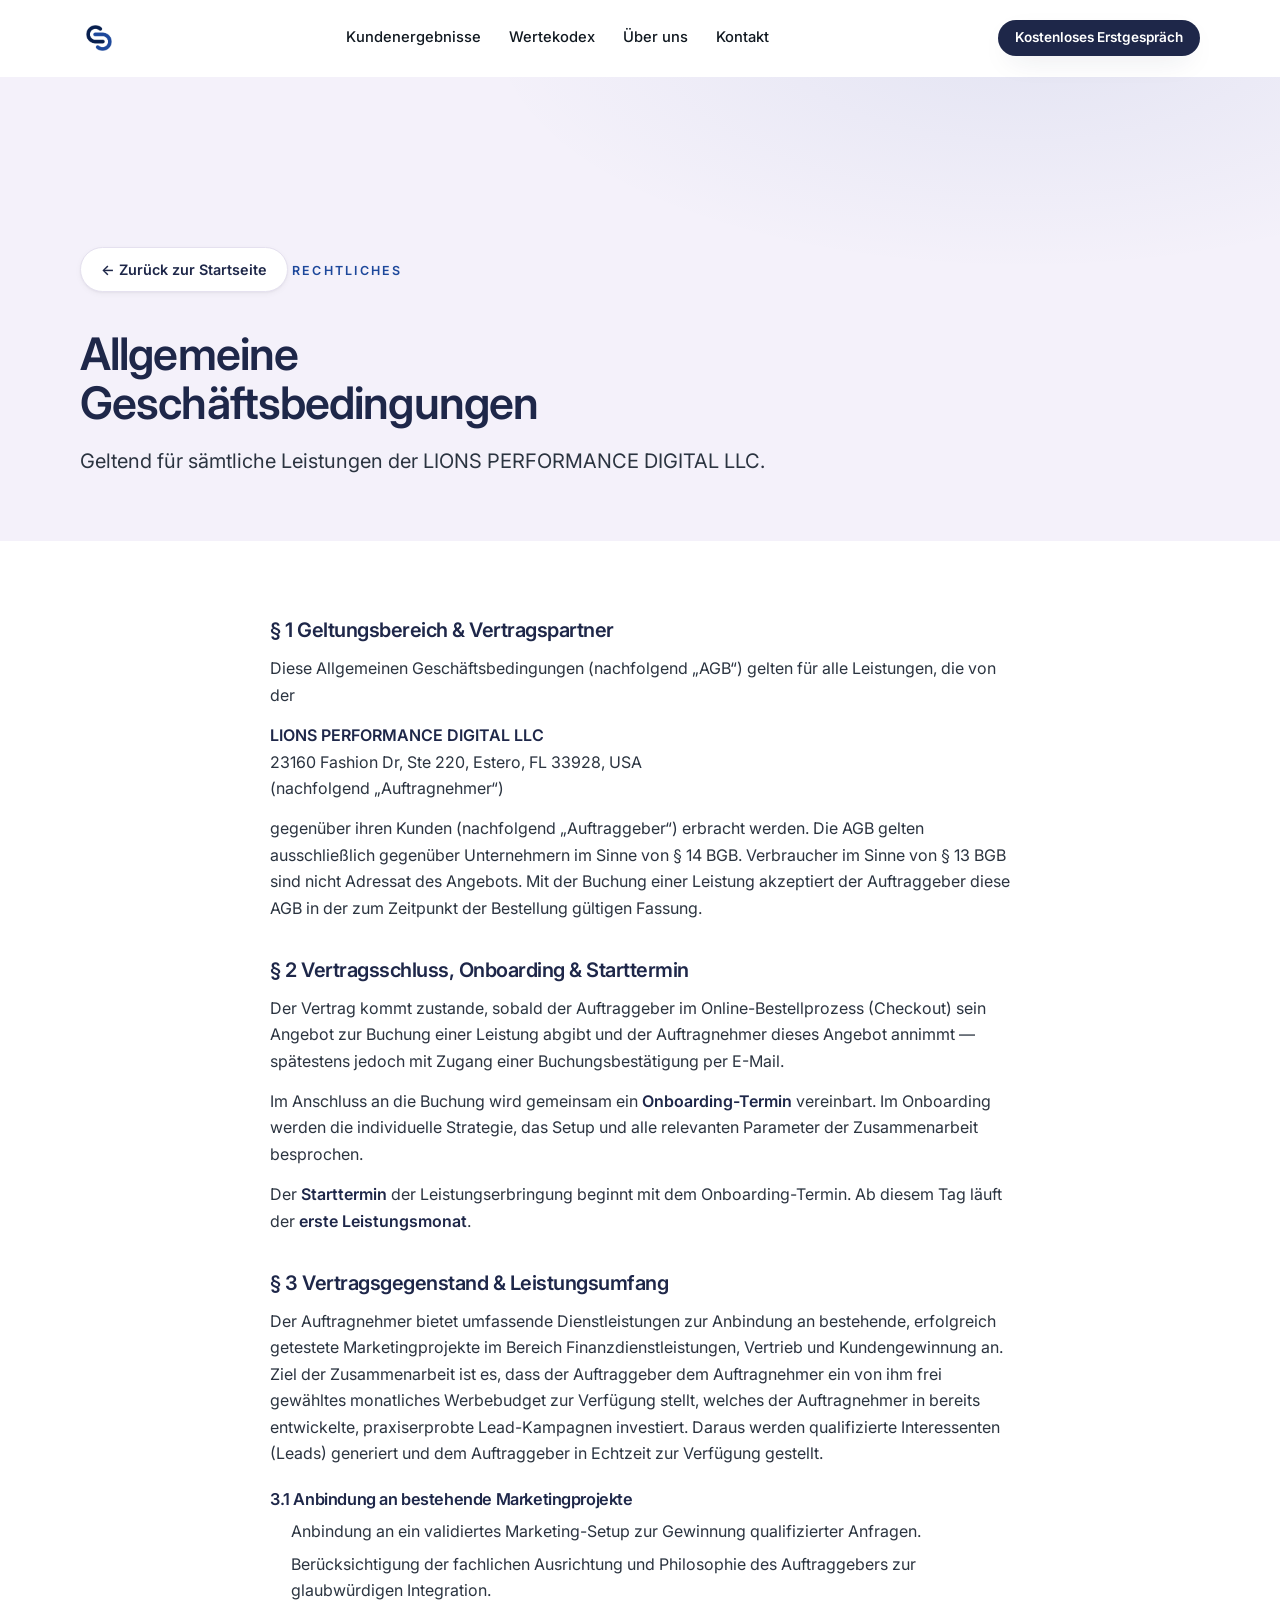
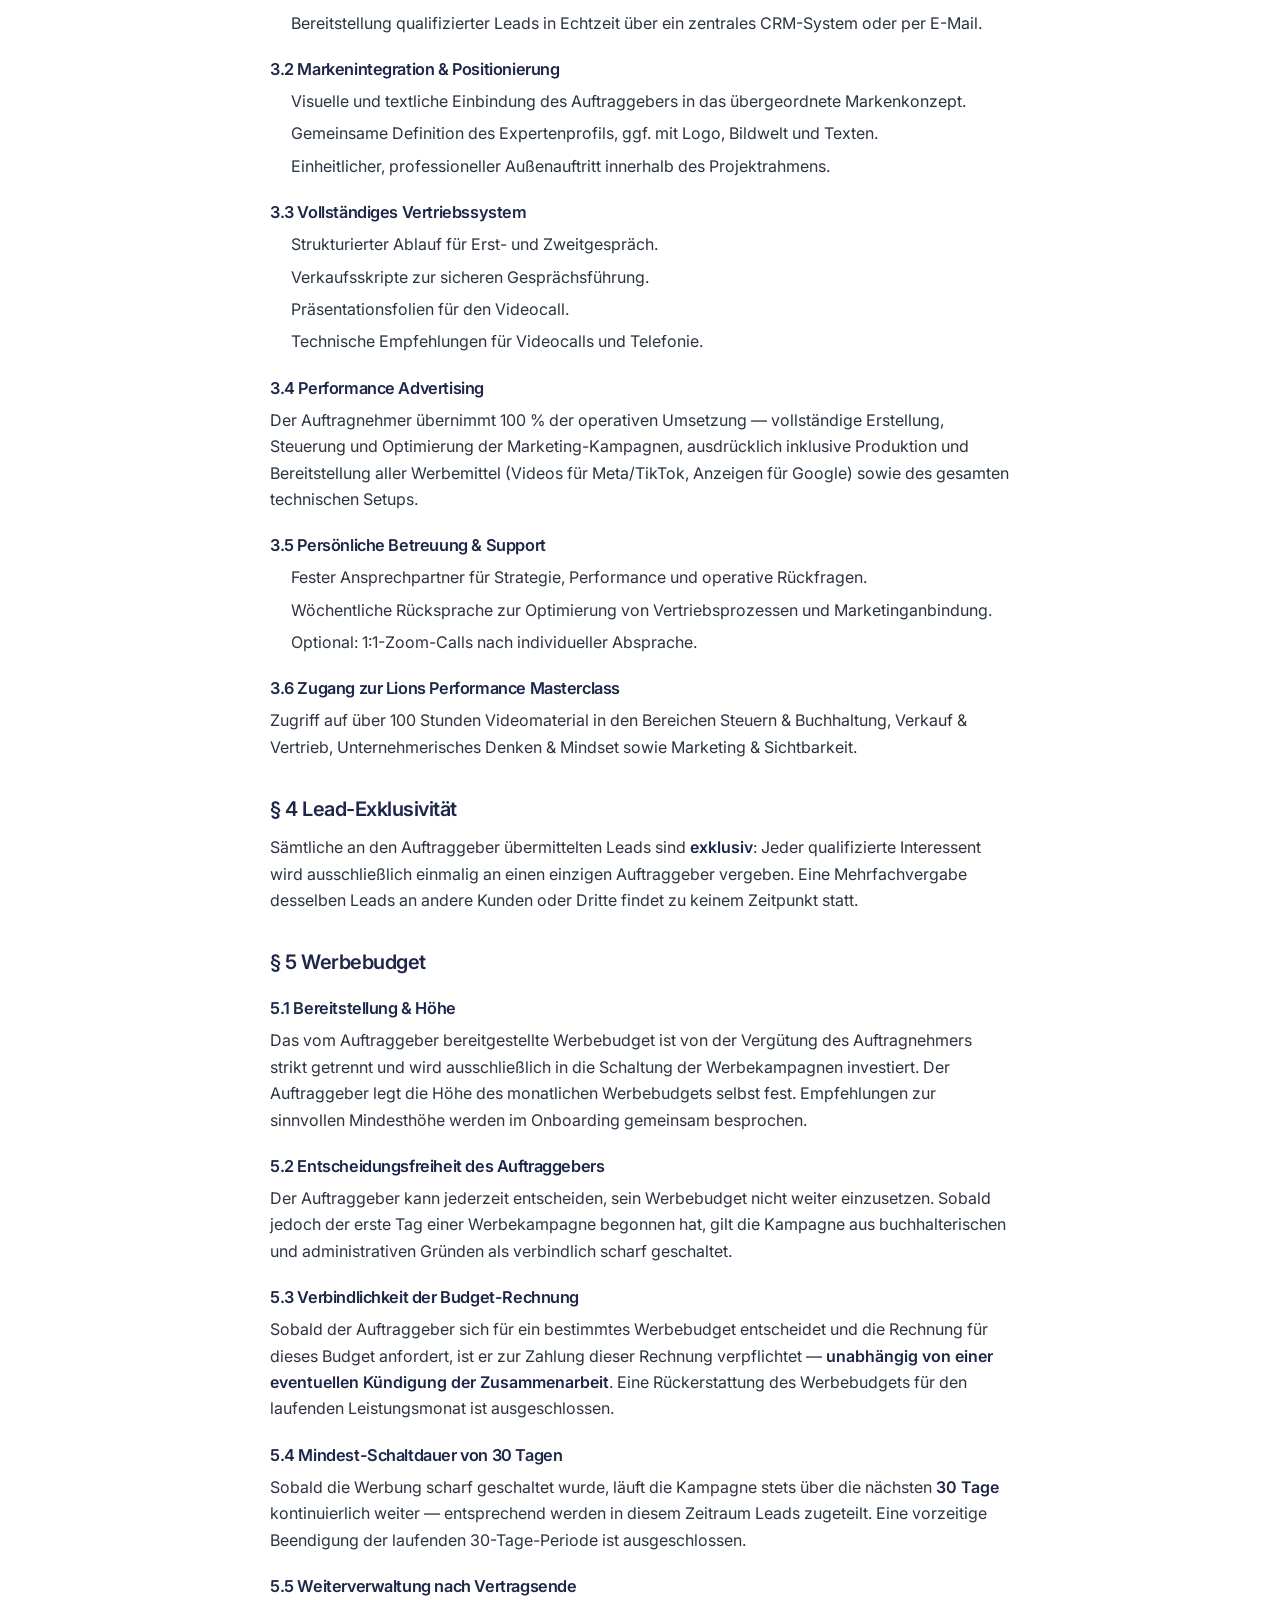
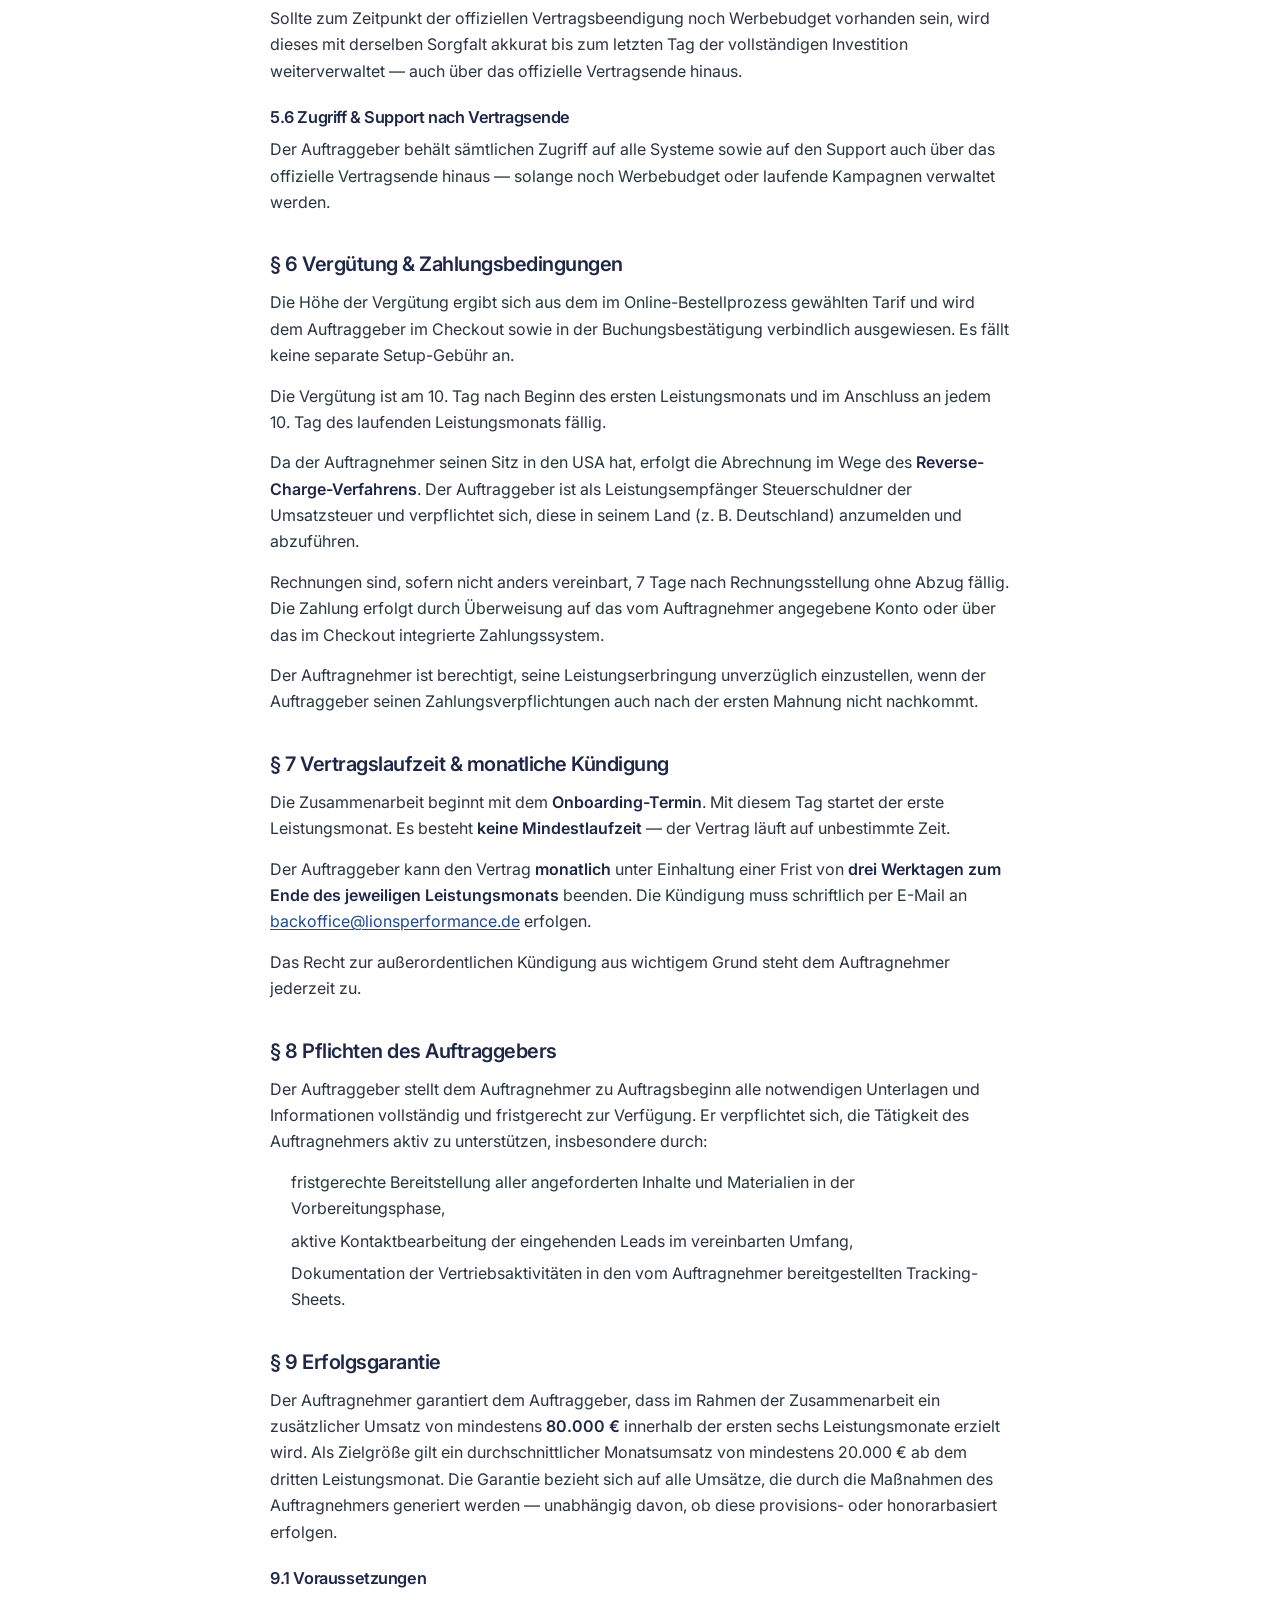
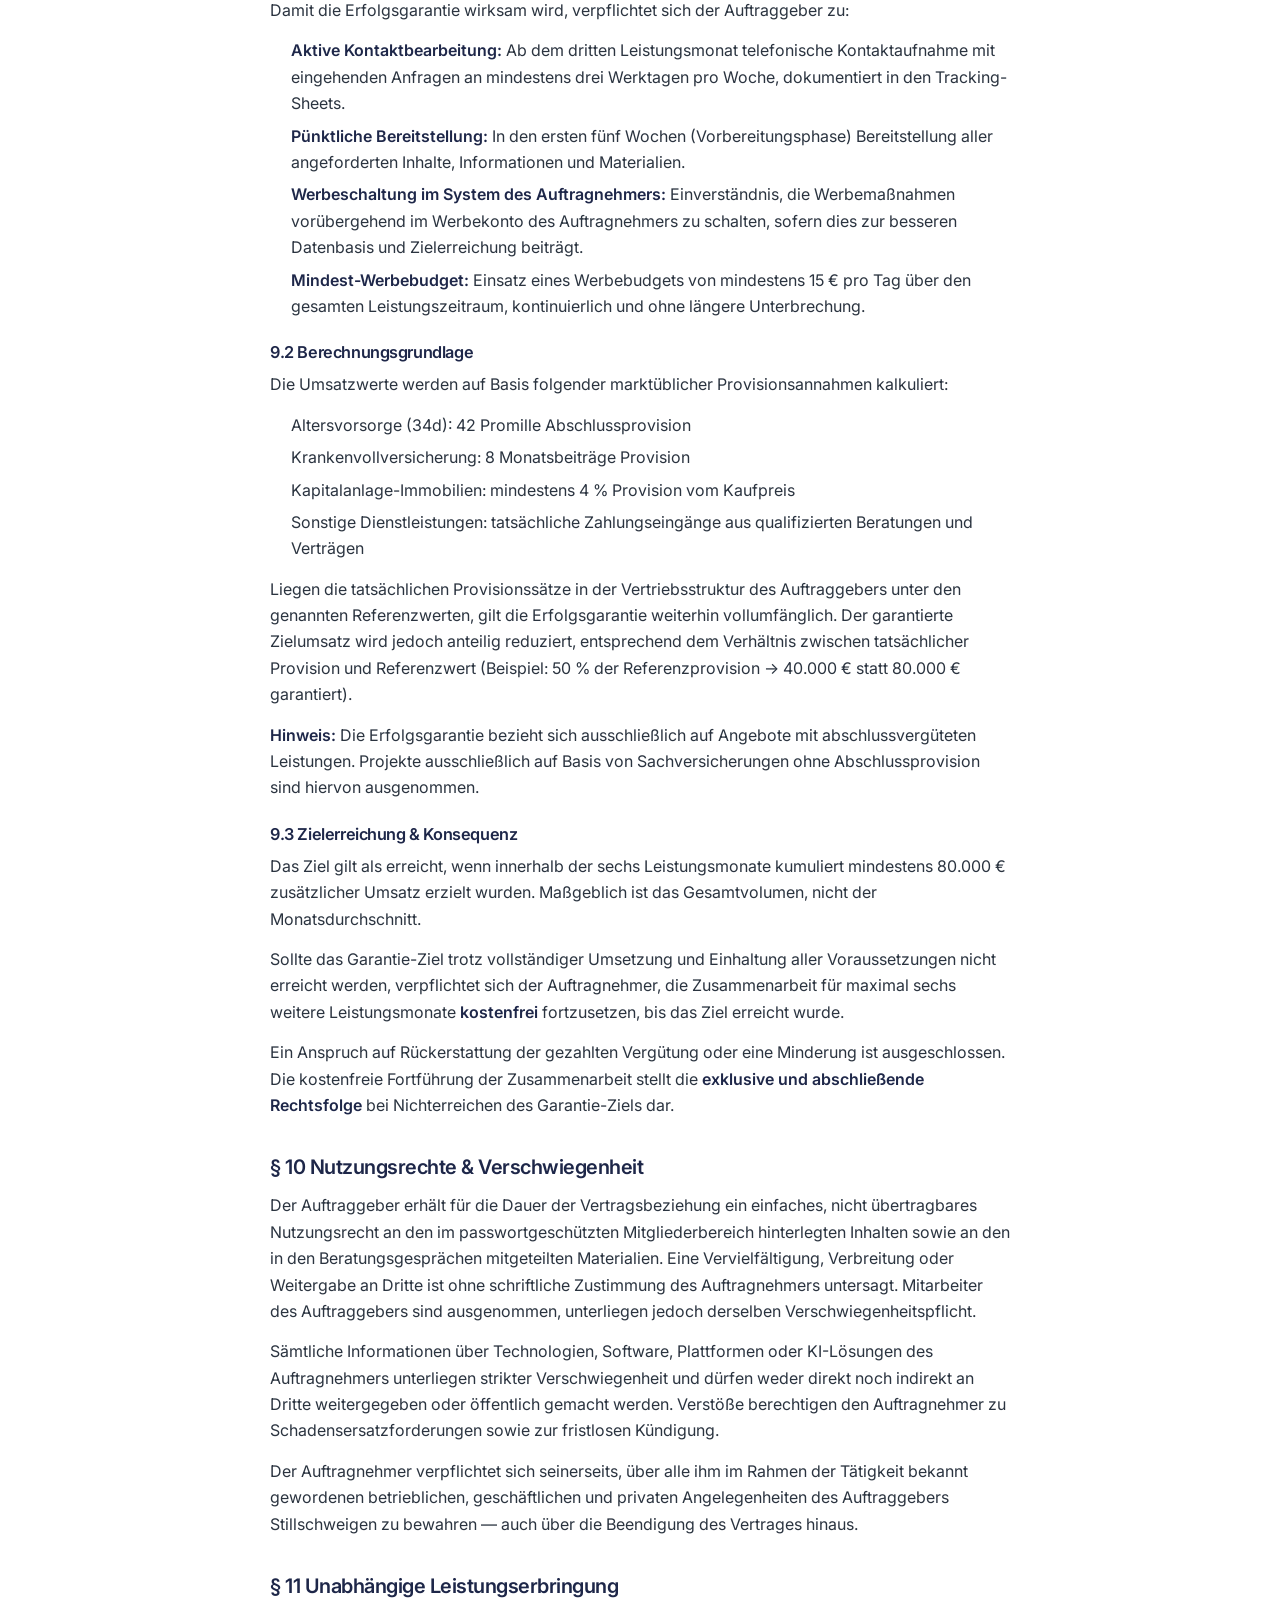
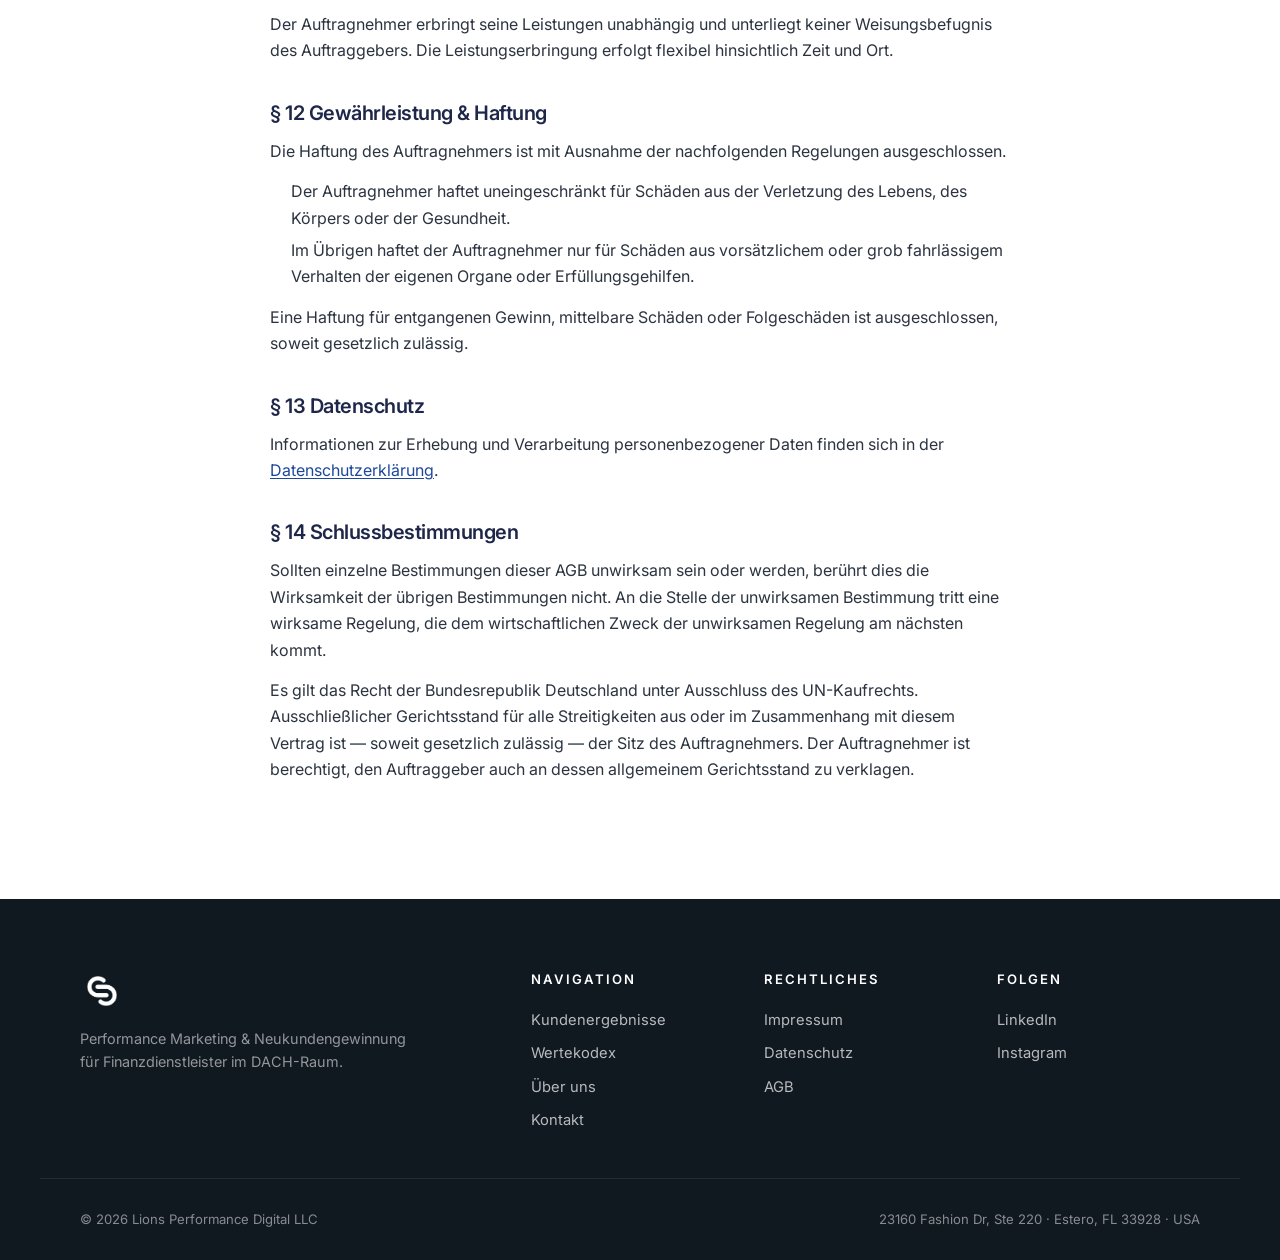
==== agb.html @ 3a968c2c "Add files via upload" ====
<!DOCTYPE html>
<html lang="de">
<head>
    <meta charset="UTF-8" />
    <meta name="viewport" content="width=device-width, initial-scale=1.0" />
    <meta name="description" content="Allgemeine Geschäftsbedingungen (AGB) der LIONS PERFORMANCE DIGITAL LLC für Lead-Generierung und Performance Marketing im Finanzvertrieb." />
    <meta name="robots" content="noindex, follow" />
    <title>AGB – Lions Performance</title>

    <link rel="icon" type="image/png" href="logofarbig.png" />
    <link rel="apple-touch-icon" href="logofarbig.png" />

    <link rel="preconnect" href="https://fonts.googleapis.com" />
    <link rel="preconnect" href="https://fonts.gstatic.com" crossorigin />
    <link href="https://fonts.googleapis.com/css2?family=Inter:wght@300;400;500;600;700;800&display=swap" rel="stylesheet" />

    <link rel="stylesheet" href="styles.css" />
</head>
<body>

<header class="nav" id="nav">
    <div class="container nav__inner">
        <a href="index.html#top" class="nav__brand" aria-label="Lions Performance Startseite">
            <img src="logofarbig.png" alt="Lions Performance" class="brand-logo" />
        </a>

        <nav class="nav__menu" aria-label="Hauptnavigation">
            <a href="index.html#ergebnisse">Kundenergebnisse</a>
            <a href="index.html#werte">Wertekodex</a>
            <a href="index.html#ueber-uns">Über uns</a>
            <a href="index.html#kontakt">Kontakt</a>
        </nav>

        <div class="nav__actions">
            <a href="index.html#kontakt" class="btn btn--primary btn--sm">Kostenloses Erstgespräch</a>
            <button class="nav__toggle" aria-label="Menü öffnen" aria-expanded="false" id="navToggle">
                <span></span><span></span><span></span>
            </button>
        </div>
    </div>

    <div class="nav__mobile" id="navMobile" hidden>
        <a href="index.html#ergebnisse">Kundenergebnisse</a>
        <a href="index.html#werte">Wertekodex</a>
        <a href="index.html#ueber-uns">Über uns</a>
        <a href="index.html#kontakt">Kontakt</a>
        <a href="index.html#kontakt" class="btn btn--primary">Kostenloses Erstgespräch</a>
    </div>
</header>

<main id="top">

<section class="page-header">
    <div class="container">
        <a href="index.html" class="page-header__back">← Zurück zur Startseite</a>
        <span class="eyebrow">Rechtliches</span>
        <h1>Allgemeine Geschäftsbedingungen</h1>
        <p>Geltend für sämtliche Leistungen der LIONS PERFORMANCE DIGITAL LLC.</p>
    </div>
</section>

<section class="legal">
    <div class="container legal__container">

        <h2>§ 1 Geltungsbereich &amp; Vertragspartner</h2>
        <p>
            Diese Allgemeinen Geschäftsbedingungen (nachfolgend &bdquo;AGB&ldquo;) gelten für alle
            Leistungen, die von der
        </p>
        <p>
            <strong>LIONS PERFORMANCE DIGITAL LLC</strong><br />
            23160 Fashion Dr, Ste 220, Estero, FL 33928, USA<br />
            (nachfolgend &bdquo;Auftragnehmer&ldquo;)
        </p>
        <p>
            gegenüber ihren Kunden (nachfolgend &bdquo;Auftraggeber&ldquo;) erbracht werden. Die AGB
            gelten ausschließlich gegenüber Unternehmern im Sinne von § 14 BGB. Verbraucher im
            Sinne von § 13 BGB sind nicht Adressat des Angebots. Mit der Buchung einer Leistung
            akzeptiert der Auftraggeber diese AGB in der zum Zeitpunkt der Bestellung gültigen
            Fassung.
        </p>

        <h2>§ 2 Vertragsschluss, Onboarding &amp; Starttermin</h2>
        <p>
            Der Vertrag kommt zustande, sobald der Auftraggeber im Online-Bestellprozess (Checkout)
            sein Angebot zur Buchung einer Leistung abgibt und der Auftragnehmer dieses Angebot
            annimmt &mdash; spätestens jedoch mit Zugang einer Buchungsbestätigung per E-Mail.
        </p>
        <p>
            Im Anschluss an die Buchung wird gemeinsam ein <strong>Onboarding-Termin</strong>
            vereinbart. Im Onboarding werden die individuelle Strategie, das Setup und alle
            relevanten Parameter der Zusammenarbeit besprochen.
        </p>
        <p>
            Der <strong>Starttermin</strong> der Leistungserbringung beginnt mit dem
            Onboarding-Termin. Ab diesem Tag läuft der <strong>erste Leistungsmonat</strong>.
        </p>

        <h2>§ 3 Vertragsgegenstand &amp; Leistungsumfang</h2>
        <p>
            Der Auftragnehmer bietet umfassende Dienstleistungen zur Anbindung an bestehende,
            erfolgreich getestete Marketingprojekte im Bereich Finanzdienstleistungen, Vertrieb und
            Kundengewinnung an. Ziel der Zusammenarbeit ist es, dass der Auftraggeber dem
            Auftragnehmer ein von ihm frei gewähltes monatliches Werbebudget zur Verfügung stellt,
            welches der Auftragnehmer in bereits entwickelte, praxiserprobte Lead-Kampagnen
            investiert. Daraus werden qualifizierte Interessenten (Leads) generiert und dem
            Auftraggeber in Echtzeit zur Verfügung gestellt.
        </p>

        <h3 class="legal__sub">3.1 Anbindung an bestehende Marketingprojekte</h3>
        <ul>
            <li>Anbindung an ein validiertes Marketing-Setup zur Gewinnung qualifizierter Anfragen.</li>
            <li>Berücksichtigung der fachlichen Ausrichtung und Philosophie des Auftraggebers zur glaubwürdigen Integration.</li>
            <li>Bereitstellung qualifizierter Leads in Echtzeit über ein zentrales CRM-System oder per E-Mail.</li>
        </ul>

        <h3 class="legal__sub">3.2 Markenintegration &amp; Positionierung</h3>
        <ul>
            <li>Visuelle und textliche Einbindung des Auftraggebers in das übergeordnete Markenkonzept.</li>
            <li>Gemeinsame Definition des Expertenprofils, ggf. mit Logo, Bildwelt und Texten.</li>
            <li>Einheitlicher, professioneller Außenauftritt innerhalb des Projektrahmens.</li>
        </ul>

        <h3 class="legal__sub">3.3 Vollständiges Vertriebssystem</h3>
        <ul>
            <li>Strukturierter Ablauf für Erst- und Zweitgespräch.</li>
            <li>Verkaufsskripte zur sicheren Gesprächsführung.</li>
            <li>Präsentationsfolien für den Videocall.</li>
            <li>Technische Empfehlungen für Videocalls und Telefonie.</li>
        </ul>

        <h3 class="legal__sub">3.4 Performance Advertising</h3>
        <p>
            Der Auftragnehmer übernimmt 100 % der operativen Umsetzung &mdash; vollständige
            Erstellung, Steuerung und Optimierung der Marketing-Kampagnen, ausdrücklich inklusive
            Produktion und Bereitstellung aller Werbemittel (Videos für Meta/TikTok, Anzeigen für
            Google) sowie des gesamten technischen Setups.
        </p>

        <h3 class="legal__sub">3.5 Persönliche Betreuung &amp; Support</h3>
        <ul>
            <li>Fester Ansprechpartner für Strategie, Performance und operative Rückfragen.</li>
            <li>Wöchentliche Rücksprache zur Optimierung von Vertriebsprozessen und Marketinganbindung.</li>
            <li>Optional: 1:1-Zoom-Calls nach individueller Absprache.</li>
        </ul>

        <h3 class="legal__sub">3.6 Zugang zur Lions Performance Masterclass</h3>
        <p>
            Zugriff auf über 100 Stunden Videomaterial in den Bereichen Steuern &amp;
            Buchhaltung, Verkauf &amp; Vertrieb, Unternehmerisches Denken &amp; Mindset sowie
            Marketing &amp; Sichtbarkeit.
        </p>

        <h2>§ 4 Lead-Exklusivität</h2>
        <p>
            Sämtliche an den Auftraggeber übermittelten Leads sind <strong>exklusiv</strong>: Jeder
            qualifizierte Interessent wird ausschließlich einmalig an einen einzigen Auftraggeber
            vergeben. Eine Mehrfachvergabe desselben Leads an andere Kunden oder Dritte findet zu
            keinem Zeitpunkt statt.
        </p>

        <h2>§ 5 Werbebudget</h2>

        <h3 class="legal__sub">5.1 Bereitstellung &amp; Höhe</h3>
        <p>
            Das vom Auftraggeber bereitgestellte Werbebudget ist von der Vergütung des
            Auftragnehmers strikt getrennt und wird ausschließlich in die Schaltung der
            Werbekampagnen investiert. Der Auftraggeber legt die Höhe des monatlichen Werbebudgets
            selbst fest. Empfehlungen zur sinnvollen Mindesthöhe werden im Onboarding gemeinsam
            besprochen.
        </p>

        <h3 class="legal__sub">5.2 Entscheidungsfreiheit des Auftraggebers</h3>
        <p>
            Der Auftraggeber kann jederzeit entscheiden, sein Werbebudget nicht weiter einzusetzen.
            Sobald jedoch der erste Tag einer Werbekampagne begonnen hat, gilt die Kampagne aus
            buchhalterischen und administrativen Gründen als verbindlich scharf geschaltet.
        </p>

        <h3 class="legal__sub">5.3 Verbindlichkeit der Budget-Rechnung</h3>
        <p>
            Sobald der Auftraggeber sich für ein bestimmtes Werbebudget entscheidet und die
            Rechnung für dieses Budget anfordert, ist er zur Zahlung dieser Rechnung verpflichtet
            &mdash; <strong>unabhängig von einer eventuellen Kündigung der Zusammenarbeit</strong>.
            Eine Rückerstattung des Werbebudgets für den laufenden Leistungsmonat ist
            ausgeschlossen.
        </p>

        <h3 class="legal__sub">5.4 Mindest-Schaltdauer von 30 Tagen</h3>
        <p>
            Sobald die Werbung scharf geschaltet wurde, läuft die Kampagne stets über die nächsten
            <strong>30 Tage</strong> kontinuierlich weiter &mdash; entsprechend werden in diesem
            Zeitraum Leads zugeteilt. Eine vorzeitige Beendigung der laufenden 30-Tage-Periode ist
            ausgeschlossen.
        </p>

        <h3 class="legal__sub">5.5 Weiterverwaltung nach Vertragsende</h3>
        <p>
            Sollte zum Zeitpunkt der offiziellen Vertragsbeendigung noch Werbebudget vorhanden
            sein, wird dieses mit derselben Sorgfalt akkurat bis zum letzten Tag der vollständigen
            Investition weiterverwaltet &mdash; auch über das offizielle Vertragsende hinaus.
        </p>

        <h3 class="legal__sub">5.6 Zugriff &amp; Support nach Vertragsende</h3>
        <p>
            Der Auftraggeber behält sämtlichen Zugriff auf alle Systeme sowie auf den Support
            auch über das offizielle Vertragsende hinaus &mdash; solange noch Werbebudget oder
            laufende Kampagnen verwaltet werden.
        </p>

        <h2>§ 6 Vergütung &amp; Zahlungsbedingungen</h2>
        <p>
            Die Höhe der Vergütung ergibt sich aus dem im Online-Bestellprozess gewählten Tarif und
            wird dem Auftraggeber im Checkout sowie in der Buchungsbestätigung verbindlich
            ausgewiesen. Es fällt keine separate Setup-Gebühr an.
        </p>
        <p>
            Die Vergütung ist am 10. Tag nach Beginn des ersten Leistungsmonats und im Anschluss an
            jedem 10. Tag des laufenden Leistungsmonats fällig.
        </p>
        <p>
            Da der Auftragnehmer seinen Sitz in den USA hat, erfolgt die Abrechnung im Wege des
            <strong>Reverse-Charge-Verfahrens</strong>. Der Auftraggeber ist als Leistungsempfänger
            Steuerschuldner der Umsatzsteuer und verpflichtet sich, diese in seinem Land
            (z. B. Deutschland) anzumelden und abzuführen.
        </p>
        <p>
            Rechnungen sind, sofern nicht anders vereinbart, 7 Tage nach Rechnungsstellung ohne
            Abzug fällig. Die Zahlung erfolgt durch Überweisung auf das vom Auftragnehmer
            angegebene Konto oder über das im Checkout integrierte Zahlungssystem.
        </p>
        <p>
            Der Auftragnehmer ist berechtigt, seine Leistungserbringung unverzüglich einzustellen,
            wenn der Auftraggeber seinen Zahlungsverpflichtungen auch nach der ersten Mahnung nicht
            nachkommt.
        </p>

        <h2>§ 7 Vertragslaufzeit &amp; monatliche Kündigung</h2>
        <p>
            Die Zusammenarbeit beginnt mit dem <strong>Onboarding-Termin</strong>. Mit diesem Tag
            startet der erste Leistungsmonat. Es besteht <strong>keine Mindestlaufzeit</strong> &mdash;
            der Vertrag läuft auf unbestimmte Zeit.
        </p>
        <p>
            Der Auftraggeber kann den Vertrag <strong>monatlich</strong> unter Einhaltung einer
            Frist von <strong>drei Werktagen zum Ende des jeweiligen Leistungsmonats</strong>
            beenden. Die Kündigung muss schriftlich per E-Mail an
            <a href="mailto:backoffice@lionsperformance.de">backoffice@lionsperformance.de</a>
            erfolgen.
        </p>
        <p>
            Das Recht zur außerordentlichen Kündigung aus wichtigem Grund steht dem Auftragnehmer
            jederzeit zu.
        </p>

        <h2>§ 8 Pflichten des Auftraggebers</h2>
        <p>
            Der Auftraggeber stellt dem Auftragnehmer zu Auftragsbeginn alle notwendigen Unterlagen
            und Informationen vollständig und fristgerecht zur Verfügung. Er verpflichtet sich, die
            Tätigkeit des Auftragnehmers aktiv zu unterstützen, insbesondere durch:
        </p>
        <ul>
            <li>fristgerechte Bereitstellung aller angeforderten Inhalte und Materialien in der Vorbereitungsphase,</li>
            <li>aktive Kontaktbearbeitung der eingehenden Leads im vereinbarten Umfang,</li>
            <li>Dokumentation der Vertriebsaktivitäten in den vom Auftragnehmer bereitgestellten Tracking-Sheets.</li>
        </ul>

        <h2>§ 9 Erfolgsgarantie</h2>
        <p>
            Der Auftragnehmer garantiert dem Auftraggeber, dass im Rahmen der Zusammenarbeit ein
            zusätzlicher Umsatz von mindestens <strong>80.000 €</strong> innerhalb der ersten
            sechs Leistungsmonate erzielt wird. Als Zielgröße gilt ein durchschnittlicher
            Monatsumsatz von mindestens 20.000 € ab dem dritten Leistungsmonat. Die Garantie
            bezieht sich auf alle Umsätze, die durch die Maßnahmen des Auftragnehmers generiert
            werden &mdash; unabhängig davon, ob diese provisions- oder honorarbasiert erfolgen.
        </p>

        <h3 class="legal__sub">9.1 Voraussetzungen</h3>
        <p>Damit die Erfolgsgarantie wirksam wird, verpflichtet sich der Auftraggeber zu:</p>
        <ul>
            <li><strong>Aktive Kontaktbearbeitung:</strong> Ab dem dritten Leistungsmonat telefonische Kontaktaufnahme mit eingehenden Anfragen an mindestens drei Werktagen pro Woche, dokumentiert in den Tracking-Sheets.</li>
            <li><strong>Pünktliche Bereitstellung:</strong> In den ersten fünf Wochen (Vorbereitungsphase) Bereitstellung aller angeforderten Inhalte, Informationen und Materialien.</li>
            <li><strong>Werbeschaltung im System des Auftragnehmers:</strong> Einverständnis, die Werbemaßnahmen vorübergehend im Werbekonto des Auftragnehmers zu schalten, sofern dies zur besseren Datenbasis und Zielerreichung beiträgt.</li>
            <li><strong>Mindest-Werbebudget:</strong> Einsatz eines Werbebudgets von mindestens 15 € pro Tag über den gesamten Leistungszeitraum, kontinuierlich und ohne längere Unterbrechung.</li>
        </ul>

        <h3 class="legal__sub">9.2 Berechnungsgrundlage</h3>
        <p>Die Umsatzwerte werden auf Basis folgender marktüblicher Provisionsannahmen kalkuliert:</p>
        <ul>
            <li>Altersvorsorge (34d): 42 Promille Abschlussprovision</li>
            <li>Krankenvollversicherung: 8 Monatsbeiträge Provision</li>
            <li>Kapitalanlage-Immobilien: mindestens 4 % Provision vom Kaufpreis</li>
            <li>Sonstige Dienstleistungen: tatsächliche Zahlungseingänge aus qualifizierten Beratungen und Verträgen</li>
        </ul>
        <p>
            Liegen die tatsächlichen Provisionssätze in der Vertriebsstruktur des Auftraggebers
            unter den genannten Referenzwerten, gilt die Erfolgsgarantie weiterhin vollumfänglich.
            Der garantierte Zielumsatz wird jedoch anteilig reduziert, entsprechend dem Verhältnis
            zwischen tatsächlicher Provision und Referenzwert (Beispiel: 50 % der Referenzprovision
            → 40.000 € statt 80.000 € garantiert).
        </p>
        <p>
            <strong>Hinweis:</strong> Die Erfolgsgarantie bezieht sich ausschließlich auf Angebote
            mit abschlussvergüteten Leistungen. Projekte ausschließlich auf Basis von
            Sachversicherungen ohne Abschlussprovision sind hiervon ausgenommen.
        </p>

        <h3 class="legal__sub">9.3 Zielerreichung &amp; Konsequenz</h3>
        <p>
            Das Ziel gilt als erreicht, wenn innerhalb der sechs Leistungsmonate kumuliert
            mindestens 80.000 € zusätzlicher Umsatz erzielt wurden. Maßgeblich ist das
            Gesamtvolumen, nicht der Monatsdurchschnitt.
        </p>
        <p>
            Sollte das Garantie-Ziel trotz vollständiger Umsetzung und Einhaltung aller
            Voraussetzungen nicht erreicht werden, verpflichtet sich der Auftragnehmer, die
            Zusammenarbeit für maximal sechs weitere Leistungsmonate <strong>kostenfrei</strong>
            fortzusetzen, bis das Ziel erreicht wurde.
        </p>
        <p>
            Ein Anspruch auf Rückerstattung der gezahlten Vergütung oder eine Minderung ist
            ausgeschlossen. Die kostenfreie Fortführung der Zusammenarbeit stellt die
            <strong>exklusive und abschließende Rechtsfolge</strong> bei Nichterreichen des
            Garantie-Ziels dar.
        </p>

        <h2>§ 10 Nutzungsrechte &amp; Verschwiegenheit</h2>
        <p>
            Der Auftraggeber erhält für die Dauer der Vertragsbeziehung ein einfaches, nicht
            übertragbares Nutzungsrecht an den im passwortgeschützten Mitgliederbereich hinterlegten
            Inhalten sowie an den in den Beratungsgesprächen mitgeteilten Materialien. Eine
            Vervielfältigung, Verbreitung oder Weitergabe an Dritte ist ohne schriftliche Zustimmung
            des Auftragnehmers untersagt. Mitarbeiter des Auftraggebers sind ausgenommen, unterliegen
            jedoch derselben Verschwiegenheitspflicht.
        </p>
        <p>
            Sämtliche Informationen über Technologien, Software, Plattformen oder KI-Lösungen des
            Auftragnehmers unterliegen strikter Verschwiegenheit und dürfen weder direkt noch
            indirekt an Dritte weitergegeben oder öffentlich gemacht werden. Verstöße berechtigen
            den Auftragnehmer zu Schadensersatzforderungen sowie zur fristlosen Kündigung.
        </p>
        <p>
            Der Auftragnehmer verpflichtet sich seinerseits, über alle ihm im Rahmen der Tätigkeit
            bekannt gewordenen betrieblichen, geschäftlichen und privaten Angelegenheiten des
            Auftraggebers Stillschweigen zu bewahren &mdash; auch über die Beendigung des Vertrages
            hinaus.
        </p>

        <h2>§ 11 Unabhängige Leistungserbringung</h2>
        <p>
            Der Auftragnehmer erbringt seine Leistungen unabhängig und unterliegt keiner
            Weisungsbefugnis des Auftraggebers. Die Leistungserbringung erfolgt flexibel
            hinsichtlich Zeit und Ort.
        </p>

        <h2>§ 12 Gewährleistung &amp; Haftung</h2>
        <p>
            Die Haftung des Auftragnehmers ist mit Ausnahme der nachfolgenden Regelungen
            ausgeschlossen.
        </p>
        <ul>
            <li>Der Auftragnehmer haftet uneingeschränkt für Schäden aus der Verletzung des Lebens, des Körpers oder der Gesundheit.</li>
            <li>Im Übrigen haftet der Auftragnehmer nur für Schäden aus vorsätzlichem oder grob fahrlässigem Verhalten der eigenen Organe oder Erfüllungsgehilfen.</li>
        </ul>
        <p>
            Eine Haftung für entgangenen Gewinn, mittelbare Schäden oder Folgeschäden ist
            ausgeschlossen, soweit gesetzlich zulässig.
        </p>

        <h2>§ 13 Datenschutz</h2>
        <p>
            Informationen zur Erhebung und Verarbeitung personenbezogener Daten finden sich in der
            <a href="datenschutz.html">Datenschutzerklärung</a>.
        </p>

        <h2>§ 14 Schlussbestimmungen</h2>
        <p>
            Sollten einzelne Bestimmungen dieser AGB unwirksam sein oder werden, berührt dies die
            Wirksamkeit der übrigen Bestimmungen nicht. An die Stelle der unwirksamen Bestimmung
            tritt eine wirksame Regelung, die dem wirtschaftlichen Zweck der unwirksamen Regelung
            am nächsten kommt.
        </p>
        <p>
            Es gilt das Recht der Bundesrepublik Deutschland unter Ausschluss des
            UN-Kaufrechts. Ausschließlicher Gerichtsstand für alle Streitigkeiten aus oder im
            Zusammenhang mit diesem Vertrag ist &mdash; soweit gesetzlich zulässig &mdash; der Sitz
            des Auftragnehmers. Der Auftragnehmer ist berechtigt, den Auftraggeber auch an dessen
            allgemeinem Gerichtsstand zu verklagen.
        </p>

    </div>
</section>

</main>

<footer class="footer">
    <div class="container footer__inner">
        <div class="footer__brand">
            <img src="logoweiß.png" alt="Lions Performance" class="brand-logo brand-logo--footer" />
            <p>Performance Marketing &amp; Neukundengewinnung für Finanzdienstleister im DACH-Raum.</p>
        </div>

        <div class="footer__cols">
            <div>
                <h4>Navigation</h4>
                <a href="index.html#ergebnisse">Kundenergebnisse</a>
                <a href="index.html#werte">Wertekodex</a>
                <a href="index.html#ueber-uns">Über uns</a>
                <a href="index.html#kontakt">Kontakt</a>
            </div>
            <div>
                <h4>Rechtliches</h4>
                <a href="impressum.html">Impressum</a>
                <a href="datenschutz.html">Datenschutz</a>
                <a href="agb.html">AGB</a>
            </div>
            <div>
                <h4>Folgen</h4>
                <a href="https://www.linkedin.com/in/stefan-michalea-0977321a4/" target="_blank" rel="noopener">LinkedIn</a>
                <a href="https://www.instagram.com/stefan.michalea_/" target="_blank" rel="noopener">Instagram</a>
            </div>
        </div>
    </div>

    <div class="container footer__bottom">
        <span>© <span id="year"></span> Lions Performance Digital LLC</span>
        <span>23160 Fashion Dr, Ste 220 · Estero, FL 33928 · USA</span>
    </div>
</footer>

<script src="script.js"></script>
</body>
</html>
---- styles.css ----
/* =========================================================
   Lions Performance — Clean & Minimal Agency Theme
   Brand:
     Primärfarbe  #1E2749  (dark navy)
     Basiston     #F4F1FA  (soft lavender)
     Akzentfarbe  #1D489B  (royal blue)
     Textfarbe    #101820  (ink)
========================================================= */

:root {
    --c-primary:   #1E2749;
    --c-primary-2: #2a3660;
    --c-accent:    #1D489B;
    --c-accent-2:  #2a5bbf;
    --c-base:      #F4F1FA;
    --c-base-2:    #ECE7F4;
    --c-ink:       #101820;
    --c-ink-2:     #2b3440;
    --c-muted:     #6b7280;
    --c-line:      #e5e1ef;
    --c-white:     #ffffff;

    --radius-sm: 8px;
    --radius:    14px;
    --radius-lg: 22px;

    --shadow-sm: 0 1px 2px rgba(16,24,32,.04), 0 2px 6px rgba(16,24,32,.04);
    --shadow:    0 10px 30px -12px rgba(30,39,73,.18);
    --shadow-lg: 0 30px 80px -30px rgba(30,39,73,.35);

    --ease: cubic-bezier(.2,.7,.2,1);

    --container: 1200px;
    --gutter: clamp(20px, 4vw, 40px);

    --fs-display: clamp(2.3rem, 1.4rem + 3.8vw, 4.8rem);
    --fs-h2:      clamp(1.7rem, 1.1rem + 2.2vw, 2.9rem);
    --fs-h3:      clamp(1.15rem, 1rem + .6vw, 1.4rem);
    --fs-lead:    clamp(1.05rem, .98rem + .5vw, 1.25rem);
    --fs-body:    1rem;
    --fs-small:   .875rem;
}

/* ---------- Reset ---------- */
*, *::before, *::after { box-sizing: border-box; }
html { scroll-behavior: smooth; -webkit-text-size-adjust: 100%; }
body {
    margin: 0;
    font-family: 'Inter', system-ui, -apple-system, Segoe UI, Roboto, sans-serif;
    font-size: var(--fs-body);
    line-height: 1.6;
    color: var(--c-ink);
    background: var(--c-white);
    -webkit-font-smoothing: antialiased;
    text-rendering: optimizeLegibility;
    overflow-x: hidden;
}
img, svg { max-width: 100%; display: block; }
a { color: inherit; text-decoration: none; }
button { font: inherit; cursor: pointer; border: 0; background: none; color: inherit; }
ul, ol { list-style: none; padding: 0; margin: 0; }
h1, h2, h3, h4 { font-family: 'Inter', sans-serif; font-weight: 600; letter-spacing: -.025em; color: var(--c-primary); margin: 0; }

[hidden] { display: none !important; }
p { margin: 0; }

::selection { background: var(--c-primary); color: #fff; }

/* ---------- Layout helpers ---------- */
.container {
    width: 100%;
    max-width: var(--container);
    margin: 0 auto;
    padding: 0 var(--gutter);
}

section { padding: clamp(70px, 9vw, 130px) 0; }

.eyebrow {
    display: inline-flex;
    align-items: center;
    gap: 10px;
    font-size: .78rem;
    font-weight: 600;
    letter-spacing: .18em;
    text-transform: uppercase;
    color: var(--c-accent);
    margin-bottom: 14px;
}

.section__head { max-width: 820px; margin: 0 0 clamp(40px, 5vw, 70px); }
.section__head h2 { font-size: var(--fs-h2); line-height: 1.15; }
.section__head--split {
    display: grid;
    grid-template-columns: 1.3fr 1fr;
    gap: clamp(20px, 4vw, 60px);
    max-width: 100%;
    align-items: end;
}
.section__head--split .section__lead {
    font-size: var(--fs-lead);
    color: var(--c-ink-2);
}

/* ---------- Buttons ---------- */
.btn {
    display: inline-flex;
    align-items: center;
    justify-content: center;
    gap: 10px;
    padding: 14px 22px;
    border-radius: 999px;
    font-weight: 600;
    font-size: .95rem;
    line-height: 1;
    transition: transform .25s var(--ease), background-color .25s var(--ease), color .25s var(--ease), box-shadow .25s var(--ease), border-color .25s var(--ease);
    border: 1px solid transparent;
    white-space: nowrap;
}
.btn--sm  { padding: 10px 16px; font-size: .85rem; }
.btn--lg  { padding: 17px 28px; font-size: 1rem; }
.btn--block { width: 100%; }

.btn--primary {
    background: var(--c-primary);
    color: #fff;
    box-shadow: var(--shadow);
}
.btn--primary:hover { background: var(--c-accent); transform: translateY(-1px); }

.btn--ghost {
    background: transparent;
    color: var(--c-primary);
    border-color: var(--c-line);
}
.btn--ghost:hover { border-color: var(--c-primary); background: var(--c-base); }

/* ---------- Nav ---------- */
.nav {
    position: sticky;
    top: 0;
    z-index: 100;
    background: rgba(255,255,255,.82);
    backdrop-filter: saturate(160%) blur(12px);
    -webkit-backdrop-filter: saturate(160%) blur(12px);
    border-bottom: 1px solid transparent;
    transition: border-color .25s var(--ease), background .25s var(--ease);
}
.nav.is-scrolled { border-bottom-color: var(--c-line); }

.nav__inner {
    display: flex;
    align-items: center;
    justify-content: space-between;
    height: 76px;
    gap: 20px;
}
.nav__brand {
    display: inline-flex;
    align-items: center;
    gap: 10px;
}
.brand-logo {
    display: block;
    height: 38px;
    width: auto;
    object-fit: contain;
}
.brand-logo--footer { height: 44px; }

.nav__menu { display: flex; gap: 28px; }
.nav__menu a {
    font-size: .92rem;
    font-weight: 500;
    color: var(--c-ink);
    position: relative;
    padding: 6px 0;
    transition: color .2s var(--ease);
}
.nav__menu a::after {
    content: "";
    position: absolute;
    left: 0; right: 0; bottom: 0;
    height: 1px;
    background: var(--c-accent);
    transform: scaleX(0);
    transform-origin: left;
    transition: transform .25s var(--ease);
}
.nav__menu a:hover,
.nav__menu a.is-active { color: var(--c-accent); }
.nav__menu a:hover::after,
.nav__menu a.is-active::after { transform: scaleX(1); }

.nav__actions { display: flex; align-items: center; gap: 14px; }

.nav__toggle {
    display: none;
    width: 40px; height: 40px;
    border-radius: 10px;
    border: 1px solid var(--c-line);
    padding: 0;
    flex-direction: column;
    align-items: center; justify-content: center;
    gap: 5px;
}
.nav__toggle span {
    width: 18px; height: 2px; background: var(--c-primary); border-radius: 2px;
    transition: transform .25s var(--ease), opacity .2s var(--ease);
}
.nav__toggle.is-open span:nth-child(1) { transform: translateY(7px) rotate(45deg); }
.nav__toggle.is-open span:nth-child(2) { opacity: 0; }
.nav__toggle.is-open span:nth-child(3) { transform: translateY(-7px) rotate(-45deg); }

.nav__mobile {
    display: flex;
    flex-direction: column;
    gap: 4px;
    padding: 12px var(--gutter) 20px;
    border-top: 1px solid var(--c-line);
    background: #fff;
}
.nav__mobile a {
    padding: 14px 4px;
    font-weight: 500;
    border-bottom: 1px solid var(--c-line);
}
.nav__mobile a:last-child { border-bottom: 0; margin-top: 12px; }

/* ---------- Hero ---------- */
.hero {
    padding: clamp(36px, 5vw, 70px) 0 clamp(28px, 3.5vw, 50px);
    background:
        radial-gradient(700px 360px at 85% -10%, rgba(29,72,155,.06), transparent 60%),
        radial-gradient(600px 320px at 0% 40%, rgba(30,39,73,.04), transparent 60%),
        var(--c-base);
    position: relative;
}
.hero__eyebrow {
    display: inline-flex;
    align-items: center;
    gap: 10px;
    padding: 8px 16px;
    border: 1px solid var(--c-line);
    background: #fff;
    border-radius: 999px;
    font-size: .82rem;
    font-weight: 500;
    color: var(--c-ink-2);
    margin-bottom: 18px;
}
.hero__eyebrow .dot {
    width: 8px; height: 8px; border-radius: 50%;
    background: #22c55e;
    box-shadow: 0 0 0 4px rgba(34,197,94,.18);
}

.hero__title {
    font-size: clamp(1.6rem, 1.05rem + 1.9vw, 2.7rem);
    line-height: 1.15;
    letter-spacing: -.02em;
    max-width: 24ch;
    margin-bottom: 18px;
}
.hero__title .hl {
    color: var(--c-accent);
    font-weight: 700;
}

.hero__lead {
    max-width: 60ch;
    font-size: var(--fs-lead);
    color: var(--c-ink-2);
    margin-bottom: 26px;
}

.hero__grid {
    display: grid;
    grid-template-columns: 1.25fr 1fr;
    gap: clamp(32px, 5vw, 72px);
    align-items: start;
}

.hero__cta {
    display: flex;
    flex-wrap: wrap;
    gap: 14px;
    margin-bottom: 26px;
}

.hero__side {
    display: flex;
    flex-direction: column;
    align-items: center;
    gap: 18px;
}
.hero__photo {
    width: 100%;
    max-width: 380px;
    aspect-ratio: 4 / 5;
    border-radius: var(--radius-lg);
    background: linear-gradient(135deg, var(--c-primary), var(--c-accent));
    overflow: hidden;
    position: relative;
    box-shadow: var(--shadow-md);
}
.hero__photo img {
    width: 100%;
    height: 100%;
    object-fit: cover;
    display: block;
}
.hero__photo-label {
    position: absolute;
    inset: 0;
    display: flex;
    align-items: center;
    justify-content: center;
    color: rgba(255,255,255,.55);
    font-size: .9rem;
    letter-spacing: .04em;
}
.hero__photo:has(img) .hero__photo-label { display: none; }

.hero__trust {
    display: block;
    width: 100%;
    max-width: 251px;
    aspect-ratio: 251 / 147;
    border-radius: var(--radius-sm);
    background: rgba(15, 23, 42, .04);
    border: 1px dashed rgba(15, 23, 42, .12);
    position: relative;
    overflow: hidden;
    transition: transform .2s var(--ease);
}
.hero__trust:hover { transform: translateY(-2px); }
.hero__trust::before {
    content: "Trustpilot-Badge";
    position: absolute;
    inset: 0;
    display: flex;
    align-items: center;
    justify-content: center;
    color: var(--c-muted);
    font-size: .8rem;
    letter-spacing: .04em;
}
.hero__trust img {
    position: relative;
    width: 100%;
    height: 100%;
    object-fit: contain;
    display: block;
}
.hero__trust:has(img)::before { display: none; }
.hero__trust:has(img) {
    background: transparent;
    border: 0;
}

.hero__points {
    display: grid;
    grid-template-columns: repeat(6, 1fr);
    gap: 14px clamp(20px, 2.5vw, 36px);
    margin-top: clamp(36px, 5vw, 60px);
    list-style: none;
    padding-left: var(--gutter);
    padding-right: var(--gutter);
    padding-top: 0;
    padding-bottom: 0;
}
.hero__points li {
    display: flex;
    align-items: flex-start;
    gap: 12px;
    color: var(--c-ink-2);
    font-size: .97rem;
    line-height: 1.4;
}
.check {
    display: inline-flex;
    align-items: center; justify-content: center;
    width: 22px; height: 22px;
    border-radius: 50%;
    background: var(--c-primary);
    color: #fff;
    font-size: .7rem;
    font-weight: 800;
    flex-shrink: 0;
}

.hero__meta {
    display: grid;
    grid-template-columns: repeat(3, 1fr);
    gap: 20px clamp(20px, 4vw, 80px);
    padding: clamp(40px, 5vw, 60px) var(--gutter) 0;
    margin-top: clamp(40px, 5vw, 70px);
    border-top: 1px solid var(--c-line);
    text-align: center;
}
.hero__meta > div {
    display: flex;
    flex-direction: column;
    align-items: center;
    gap: 8px;
}
.hero__meta strong {
    display: block;
    font-family: 'Inter', sans-serif;
    font-size: clamp(2.4rem, 1.4rem + 3vw, 4.4rem);
    background: linear-gradient(135deg, var(--c-primary), var(--c-accent));
    -webkit-background-clip: text;
    background-clip: text;
    color: transparent;
    line-height: 1;
    font-weight: 700;
    letter-spacing: -.02em;
    font-variant-numeric: tabular-nums;
}
.hero__meta span {
    font-size: .95rem;
    color: var(--c-muted);
    max-width: 22ch;
    line-height: 1.4;
}

/* ---------- Trust / Cards ---------- */
.cards {
    display: grid;
    gap: 20px;
}
.cards--3 { grid-template-columns: repeat(auto-fit, minmax(260px, 1fr)); }
.card {
    padding: 34px 30px;
    border: 1px solid var(--c-line);
    border-radius: var(--radius);
    background: var(--c-white);
    transition: transform .3s var(--ease), box-shadow .3s var(--ease), border-color .3s var(--ease);
}
.card:hover {
    transform: translateY(-3px);
    box-shadow: var(--shadow);
    border-color: transparent;
}
.card__num {
    display: inline-block;
    font-family: 'Inter', sans-serif;
    font-size: .9rem;
    color: var(--c-accent);
    margin-bottom: 20px;
    letter-spacing: .1em;
}
.card h3 {
    font-size: var(--fs-h3);
    margin-bottom: 10px;
}
.card p { color: var(--c-ink-2); }

/* ---------- Results / Cases ---------- */
/* ---------- Legal pages ---------- */
.legal { background: #fff; padding: clamp(40px, 6vw, 80px) 0 clamp(60px, 8vw, 120px); }
.legal__container { max-width: 820px; }
.legal h2 {
    font-family: 'Inter', sans-serif;
    font-size: 1.25rem;
    font-weight: 600;
    color: var(--c-primary);
    margin: 36px 0 12px;
    line-height: 1.3;
}
.legal h2:first-child { margin-top: 0; }
.legal__sub {
    font-family: 'Inter', sans-serif;
    font-size: 1.02rem;
    font-weight: 600;
    color: var(--c-primary);
    margin: 22px 0 8px;
    line-height: 1.35;
}
.legal p,
.legal ul {
    color: var(--c-ink-2);
    line-height: 1.65;
    margin-bottom: 14px;
    font-size: 1rem;
}
.legal ul {
    padding-left: 1.3rem;
}
.legal li { margin-bottom: 6px; }
.legal a {
    color: var(--c-accent);
    text-decoration: underline;
    text-underline-offset: 2px;
}
.legal a:hover { color: var(--c-primary); }
.legal strong { color: var(--c-primary); font-weight: 600; }

/* ---------- Page header (subpages) ---------- */
.page-header {
    padding: clamp(110px, 14vw, 170px) 0 clamp(40px, 5vw, 70px);
    background:
        radial-gradient(900px 400px at 80% -10%, rgba(29,72,155,.08), transparent 60%),
        var(--c-base);
}
.page-header__back {
    display: inline-flex;
    align-items: center;
    gap: 8px;
    padding: 10px 20px;
    background: #fff;
    color: var(--c-primary);
    font-size: .9rem;
    font-weight: 600;
    border: 1px solid var(--c-line);
    border-radius: 999px;
    box-shadow: var(--shadow-sm);
    margin-bottom: 28px;
    transition: border-color .2s var(--ease), color .2s var(--ease), background .2s var(--ease), transform .2s var(--ease), box-shadow .2s var(--ease);
}
.page-header__back:hover {
    background: var(--c-primary);
    color: #fff;
    border-color: var(--c-primary);
    transform: translateY(-1px);
    box-shadow: var(--shadow);
}
.page-header h1 {
    font-size: clamp(1.9rem, 1.2rem + 2vw, 3rem);
    line-height: 1.1;
    letter-spacing: -.02em;
    color: var(--c-primary);
    margin: 10px 0 16px;
    max-width: 22ch;
}
.page-header p {
    font-size: var(--fs-lead);
    color: var(--c-ink-2);
    max-width: 60ch;
}

.results { background: var(--c-base); }
.results__grid {
    display: grid;
    gap: clamp(56px, 7vw, 96px);
    grid-template-columns: 1fr;
}
.case {
    display: grid;
    grid-template-columns: 1.95fr 1fr;
    gap: clamp(32px, 4.5vw, 64px);
    align-items: stretch;
}

.case__media {
    display: flex;
    flex-direction: column;
    gap: 14px;
}
.case__video {
    position: relative;
    width: 100%;
    aspect-ratio: 16 / 9;
    background: #0e1116;
    border-radius: var(--radius);
    overflow: hidden;
    box-shadow: var(--shadow-md);
}
.case__video::before {
    content: "YouTube-Video (16:9)";
    position: absolute;
    inset: 0;
    display: flex;
    align-items: center;
    justify-content: center;
    color: rgba(255,255,255,.4);
    font-size: .85rem;
    letter-spacing: .04em;
}
.case__video iframe,
.case__video video {
    position: absolute;
    inset: 0;
    width: 100%;
    height: 100%;
    border: 0;
    object-fit: cover;
}

.case__quote {
    padding: 14px 4px 0;
    color: var(--c-ink-2);
}
.case__quote p {
    font-style: italic;
    color: var(--c-ink-2);
    line-height: 1.5;
    margin-bottom: 10px;
    font-size: .92rem;
}
.case__quote-meta strong {
    display: inline;
    color: var(--c-primary);
    font-family: 'Inter', sans-serif;
    font-weight: 600;
    font-size: .9rem;
}
.case__quote-meta span {
    color: var(--c-muted);
    font-size: .85rem;
}
.case__quote-meta span::before {
    content: " · ";
    color: var(--c-muted);
}

.case__content {
    display: flex;
    flex-direction: column;
    justify-content: flex-start;
    padding-top: clamp(56px, 4vw + 1rem, 88px);
}
.case__badge {
    display: inline-flex;
    align-items: center;
    gap: 10px;
    padding: 8px 16px 8px 8px;
    background: #f1eee8;
    border-radius: 999px;
    font-size: .78rem;
    letter-spacing: .12em;
    font-weight: 700;
    color: var(--c-primary);
    align-self: flex-start;
    margin-bottom: 24px;
}
.case__badge-icon {
    width: 26px; height: 26px;
    border-radius: 50%;
    background: var(--c-primary);
    color: #fff;
    display: inline-flex;
    align-items: center; justify-content: center;
    font-family: 'Inter', sans-serif;
    font-size: .75rem;
    font-weight: 700;
}
.case__headline {
    font-size: clamp(1.5rem, 1rem + 1.4vw, 2.2rem);
    line-height: 1.15;
    letter-spacing: -.015em;
    color: var(--c-primary);
    font-weight: 700;
    margin-bottom: 18px;
    max-width: 28ch;
}
.case__points {
    list-style: none;
    display: flex;
    flex-direction: column;
    gap: 14px;
    padding: 0;
}
.case__points li {
    position: relative;
    padding-left: 38px;
    color: var(--c-ink-2);
    line-height: 1.55;
}
.case__points li::before {
    content: "✓";
    position: absolute;
    left: 0; top: 2px;
    width: 24px; height: 24px;
    border-radius: 50%;
    background: var(--c-accent);
    color: #fff;
    display: inline-flex;
    align-items: center; justify-content: center;
    font-size: .75rem;
    font-weight: 700;
}

.results__cta {
    margin-top: clamp(40px, 5vw, 60px);
    display: flex;
    flex-wrap: wrap;
    justify-content: center;
    gap: 14px;
}

@media (max-width: 820px) {
    .case {
        grid-template-columns: 1fr;
        gap: 32px;
    }
    .case__content { padding-top: 0; }
}

/* ---------- Method ---------- */
.method__steps {
    display: grid;
    gap: 20px;
    grid-template-columns: repeat(auto-fit, minmax(260px, 1fr));
    counter-reset: step;
}
.method__steps li {
    padding: 40px 32px;
    background: var(--c-base);
    border-radius: var(--radius);
    position: relative;
    transition: background .3s var(--ease), transform .3s var(--ease);
}
.method__steps li:hover { background: var(--c-primary); transform: translateY(-3px); }
.method__steps li:hover h3,
.method__steps li:hover p { color: #fff; }
.method__steps li:hover .step__num { color: rgba(255,255,255,.6); }

.step__num {
    display: block;
    font-family: 'Inter', sans-serif;
    font-size: 2.4rem;
    color: var(--c-accent);
    margin-bottom: 20px;
    line-height: 1;
    font-weight: 500;
    transition: color .3s var(--ease);
}
.method__steps h3 {
    font-size: var(--fs-h3);
    margin-bottom: 10px;
    transition: color .3s var(--ease);
}
.method__steps p {
    color: var(--c-ink-2);
    transition: color .3s var(--ease);
}

/* ---------- Marquee ---------- */
/* ---------- Values ---------- */
.values__grid {
    display: grid;
    grid-template-columns: repeat(2, 1fr);
    gap: 0;
    border-top: 1px solid var(--c-line);
    border-left: 1px solid var(--c-line);
}
.value {
    padding: 44px 36px;
    border-right: 1px solid var(--c-line);
    border-bottom: 1px solid var(--c-line);
    transition: background .3s var(--ease);
}
.value:hover { background: var(--c-base); }
.value h3 {
    font-size: var(--fs-h3);
    margin-bottom: 14px;
    display: flex;
    align-items: baseline;
    gap: 14px;
}
.value h3 span {
    font-size: .85rem;
    font-family: 'Inter', sans-serif;
    color: var(--c-accent);
    font-weight: 500;
}
.value p { color: var(--c-ink-2); max-width: 45ch; }

/* ---------- Process ---------- */
.process__steps {
    display: grid;
    gap: 20px;
    grid-template-columns: repeat(auto-fit, minmax(260px, 1fr));
    counter-reset: pstep;
}
.pstep {
    padding: 36px 30px;
    border: 1px solid var(--c-line);
    border-radius: var(--radius);
    position: relative;
    background: #fff;
    transition: transform .3s var(--ease), box-shadow .3s var(--ease);
}
.pstep:hover { transform: translateY(-3px); box-shadow: var(--shadow); }
.pstep__num {
    display: inline-flex;
    align-items: center; justify-content: center;
    width: 44px; height: 44px;
    border-radius: 50%;
    background: var(--c-primary);
    color: #fff;
    font-family: 'Inter', sans-serif;
    font-size: 1.2rem;
    margin-bottom: 20px;
    font-weight: 500;
}
.pstep h3 { font-size: var(--fs-h3); margin-bottom: 10px; }
.pstep p { color: var(--c-ink-2); }

.process__cta {
    margin-top: clamp(40px, 5vw, 60px);
    text-align: center;
}

/* ---------- Team ---------- */
/* ---------- Personal note ---------- */
.personal { background: var(--c-base); }
.personal__grid {
    display: grid;
    grid-template-columns: .85fr 1.15fr;
    gap: clamp(30px, 5vw, 70px);
    align-items: center;
}
.personal__media {
    position: relative;
    aspect-ratio: 4/5;
    border-radius: var(--radius-lg);
    overflow: hidden;
    box-shadow: var(--shadow-md);
}
.personal__img {
    width: 100%;
    height: 100%;
    object-fit: cover;
    display: block;
}
.personal__copy h2 {
    font-size: var(--fs-h2);
    line-height: 1.15;
    margin-bottom: 22px;
}
.personal__copy p {
    color: var(--c-ink-2);
    margin-bottom: 16px;
    font-size: 1.02rem;
    line-height: 1.6;
}
.personal__sign {
    color: var(--c-primary) !important;
    font-style: italic;
    margin-top: 8px !important;
}

/* ---------- Pillars ---------- */
.pillars__grid {
    display: grid;
    grid-template-columns: repeat(3, 1fr);
    gap: 0;
    border-top: 1px solid var(--c-line);
}
.pillar {
    padding: 40px 30px 40px 0;
    border-bottom: 1px solid var(--c-line);
    position: relative;
}
.pillar + .pillar { padding-left: 30px; border-left: 1px solid var(--c-line); }
.pillar h3 {
    font-size: var(--fs-h3);
    margin-bottom: 14px;
}
.pillar p { color: var(--c-ink-2); }

/* ---------- Contact ---------- */
.contact {
    background:
        radial-gradient(800px 400px at 90% 10%, rgba(29,72,155,.07), transparent 60%),
        var(--c-base);
}
.contact__grid {
    display: grid;
    grid-template-columns: 1fr 1.2fr;
    gap: clamp(30px, 5vw, 70px);
    align-items: start;
}
.contact__copy h2 {
    font-size: var(--fs-h2);
    line-height: 1.15;
    margin-bottom: 20px;
}
.contact__copy p {
    color: var(--c-ink-2);
    font-size: var(--fs-lead);
    margin-bottom: 36px;
}
.contact__meta {
    display: flex;
    flex-direction: column;
    gap: 20px;
    padding-top: 26px;
    border-top: 1px solid var(--c-line);
}
.contact__meta li {
    display: flex;
    flex-direction: column;
    gap: 4px;
}
.contact__label {
    font-size: .78rem;
    text-transform: uppercase;
    letter-spacing: .12em;
    color: var(--c-muted);
    font-weight: 600;
}
.contact__meta a { color: var(--c-primary); font-weight: 500; }
.contact__meta a:hover { color: var(--c-accent); }

.contact__form {
    background: #fff;
    border: 1px solid var(--c-line);
    border-radius: var(--radius-lg);
    padding: clamp(26px, 3vw, 40px);
    display: grid;
    grid-template-columns: 1fr 1fr;
    gap: 18px;
    box-shadow: var(--shadow);
}
.field { display: flex; flex-direction: column; gap: 6px; }
.field--full { grid-column: 1 / -1; }
.field label {
    font-size: .82rem;
    font-weight: 600;
    color: var(--c-ink-2);
    letter-spacing: .02em;
}
.field input,
.field select,
.field textarea {
    font: inherit;
    color: var(--c-ink);
    width: 100%;
    padding: 12px 14px;
    border: 1px solid var(--c-line);
    border-radius: var(--radius-sm);
    background: #fff;
    outline: none;
    transition: border-color .2s var(--ease), box-shadow .2s var(--ease);
}
.field input:focus,
.field select:focus,
.field textarea:focus {
    border-color: var(--c-accent);
    box-shadow: 0 0 0 4px rgba(29,72,155,.12);
}
.field textarea { resize: vertical; min-height: 90px; }

.field--checkbox {
    flex-direction: row;
    align-items: flex-start;
    gap: 10px;
    padding-top: 4px;
}
.field--checkbox input {
    flex-shrink: 0;
    width: 18px; height: 18px;
    accent-color: var(--c-accent);
    margin-top: 2px;
}
.field--checkbox label {
    font-size: .88rem;
    font-weight: 400;
    color: var(--c-ink-2);
}
.field--checkbox a { color: var(--c-accent); text-decoration: underline; }

.form__note {
    margin-top: 12px;
    text-align: center;
    font-size: .82rem;
    color: var(--c-muted);
}
.form__success {
    grid-column: 1/-1;
    background: var(--c-primary);
    color: #fff;
    padding: 18px 22px;
    border-radius: var(--radius-sm);
    text-align: center;
    font-weight: 500;
}
.form__error {
    grid-column: 1/-1;
    background: #fdecea;
    color: #b91c1c;
    border: 1px solid #fbcaca;
    padding: 16px 20px;
    border-radius: var(--radius-sm);
    font-size: .95rem;
    line-height: 1.5;
}
.form__error a { color: #b91c1c; text-decoration: underline; }

/* ---------- Closing ---------- */
.closing {
    background: var(--c-primary);
    color: #fff;
    text-align: center;
}
.closing h2 {
    color: #fff;
    font-size: var(--fs-h2);
    line-height: 1.2;
    max-width: 22ch;
    margin: 0 auto 28px;
}
.closing p {
    max-width: 56ch;
    margin: 0 auto 36px;
    color: rgba(255,255,255,.78);
    font-size: var(--fs-lead);
}
.closing p em { color: #fff; font-style: normal; font-weight: 600; }
.closing .btn--primary {
    background: #fff;
    color: var(--c-primary);
}
.closing .btn--primary:hover { background: var(--c-accent); color: #fff; }

/* ---------- Footer ---------- */
.footer {
    background: var(--c-ink);
    color: rgba(255,255,255,.7);
    padding: 70px 0 30px;
}
.footer__inner {
    display: grid;
    grid-template-columns: 1.2fr 2fr;
    gap: 50px;
    padding-bottom: 40px;
    border-bottom: 1px solid rgba(255,255,255,.08);
}
.footer__brand p {
    margin-top: 14px;
    font-size: .9rem;
    max-width: 38ch;
    color: rgba(255,255,255,.55);
}

.footer__cols {
    display: grid;
    grid-template-columns: repeat(3, 1fr);
    gap: 30px;
}
.footer__cols h4 {
    color: #fff;
    font-family: 'Inter', sans-serif;
    font-size: .82rem;
    text-transform: uppercase;
    letter-spacing: .15em;
    margin-bottom: 14px;
    font-weight: 600;
}
.footer__cols a {
    display: block;
    padding: 5px 0;
    font-size: .92rem;
    color: rgba(255,255,255,.7);
    transition: color .2s var(--ease);
}
.footer__cols a:hover { color: #fff; }

.footer__bottom {
    padding-top: 30px;
    display: flex;
    justify-content: space-between;
    flex-wrap: wrap;
    gap: 10px;
    font-size: .82rem;
    color: rgba(255,255,255,.5);
}

/* ---------- Animations ---------- */
.reveal {
    opacity: 0;
    transform: translateY(24px);
    transition: opacity .9s var(--ease), transform .9s var(--ease);
    will-change: opacity, transform;
}
.reveal.is-visible { opacity: 1; transform: none; }

/* ---------- Responsive ---------- */
@media (max-width: 980px) {
    .section__head--split { grid-template-columns: 1fr; align-items: start; }
    .values__grid { grid-template-columns: 1fr; border-left: 0; border-right: 1px solid var(--c-line); }
    .value { border-right: 0; }
    .hero__grid { grid-template-columns: 1fr; }
    .hero__side {
        position: static;
        flex-direction: row;
        align-items: flex-start;
        flex-wrap: wrap;
        margin-bottom: 0;
    }
    .hero__photo {
        max-width: 320px;
        width: 100%;
        margin-left: 0;
        transform: none;
    }
    .hero__points { grid-template-columns: repeat(3, 1fr); }
    .hero__meta { grid-template-columns: 1fr 1fr; }
    .personal__grid { grid-template-columns: 1fr; }
    .personal__media { aspect-ratio: 4/5; max-width: 320px; margin: 0 auto; }
    .pillars__grid { grid-template-columns: 1fr; }
    .pillar + .pillar { padding-left: 0; border-left: 0; }
    .pillar { padding: 34px 0; }
    .contact__grid { grid-template-columns: 1fr; }
}

@media (max-width: 760px) {
    .nav__menu { display: none; }
    .nav__actions .btn--primary { display: none; }
    .nav__toggle { display: inline-flex; }
    .contact__form { grid-template-columns: 1fr; }
    .hero__meta { gap: 22px 28px; }
    .footer__inner { grid-template-columns: 1fr; gap: 30px; }
    .footer__cols { grid-template-columns: 1fr 1fr; }
}

/* === Mobile-Layout schon ab 986px === */
@media (max-width: 986px) {
    section { padding: clamp(60px, 9vw, 90px) 0; }

    .hero { padding: clamp(40px, 7vw, 70px) 0 30px; }
    .hero__title,
    .hero__lead { max-width: 100%; }
    .hero__title { font-size: clamp(1.5rem, 1rem + 2.2vw, 2.1rem); }
    .hero__cta { flex-direction: column; gap: 10px; }
    .hero__cta .btn { width: 100%; }
    .btn { white-space: normal; line-height: 1.25; text-align: center; }
    .hero__side {
        flex-direction: column;
        align-items: center;
        gap: 16px;
    }
    .hero__photo { max-width: 300px; }
    .hero__trust { max-width: 240px; }
    .hero__points { grid-template-columns: 1fr 1fr; gap: 14px 22px; }
    .hero__meta { grid-template-columns: 1fr 1fr; gap: 28px; }
    .hero__meta > div:nth-child(3) { grid-column: 1 / -1; }
    .hero__meta strong { font-size: clamp(2.4rem, 1.6rem + 3vw, 3.4rem); }

    .section__head { margin-bottom: 44px; }
    .section__head h2,
    .personal__copy h2,
    .closing h2 { font-size: clamp(1.6rem, 1rem + 2.4vw, 2.2rem); }

    .case__headline { font-size: clamp(1.4rem, 1rem + 1.6vw, 1.9rem); }
    .results__cta { flex-direction: column; }
    .results__cta .btn { width: 100%; }
}

@media (max-width: 480px) {
    .footer__cols { grid-template-columns: 1fr; }
    .hero__points { grid-template-columns: 1fr 1fr; }
    .hero__meta { grid-template-columns: 1fr; gap: 28px; }
    .hero__meta > div:nth-child(3) { grid-column: auto; }
    .hero__photo { max-width: 260px; }
    .hero__trust { max-width: 220px; }
}

/* === 320–380px Optimierung === */
@media (max-width: 380px) {
    :root { --gutter: 16px; }
    section { padding: 56px 0; }

    /* Hero */
    .hero { padding: clamp(28px, 8vw, 48px) 0 32px; }
    .hero__title,
    .hero__lead { max-width: 100%; }
    .hero__lead { font-size: 1rem; line-height: 1.55; }
    .hero__points { grid-template-columns: 1fr; gap: 12px; margin-top: 28px; }
    .hero__meta { padding: 28px var(--gutter) 0; margin-top: 24px; }
    .hero__meta strong { font-size: 2.2rem; }
    .hero__cta { gap: 10px; margin-bottom: 22px; }
    .hero__side {
        flex-direction: column;
        align-items: center;
        gap: 14px;
    }
    .hero__photo { max-width: 220px; }
    .hero__trust { max-width: 200px; }
    .btn--lg { padding: 15px 22px; font-size: .95rem; }
    .btn { padding: 12px 18px; font-size: .9rem; }

    /* Sections */
    .section__head h2,
    .personal__copy h2,
    .closing h2 { font-size: 1.55rem; }
    .section__head { margin-bottom: 36px; }

    /* Cases */
    .case__headline { font-size: 1.35rem; max-width: 100%; }
    .case__points li { padding-left: 32px; }
    .case__points li::before { width: 22px; height: 22px; font-size: .7rem; }
    .results__cta .btn { width: 100%; }

    /* Method / Process */
    .method__steps,
    .process__steps,
    .cards--3 { gap: 16px; }
    .card { padding: 26px 22px; }

    /* Contact */
    .contact__form { gap: 14px; }

    /* Footer */
    .footer { padding: 48px 0 24px; }
    .footer__bottom { flex-direction: column; gap: 8px; text-align: center; }

    /* Page-header (Subpages) */
    .page-header { padding: 90px 0 32px; }
    .page-header h1 { font-size: 1.7rem; max-width: 100%; }

    /* Legal pages */
    .legal { padding: 32px 0 60px; }
    .legal h2 { font-size: 1.1rem; margin-top: 28px; }
    .legal__sub { font-size: 1rem; }
}

@media (prefers-reduced-motion: reduce) {
    *, *::before, *::after { animation-duration: .001s !important; transition-duration: .001s !important; }
    html { scroll-behavior: auto; }
}
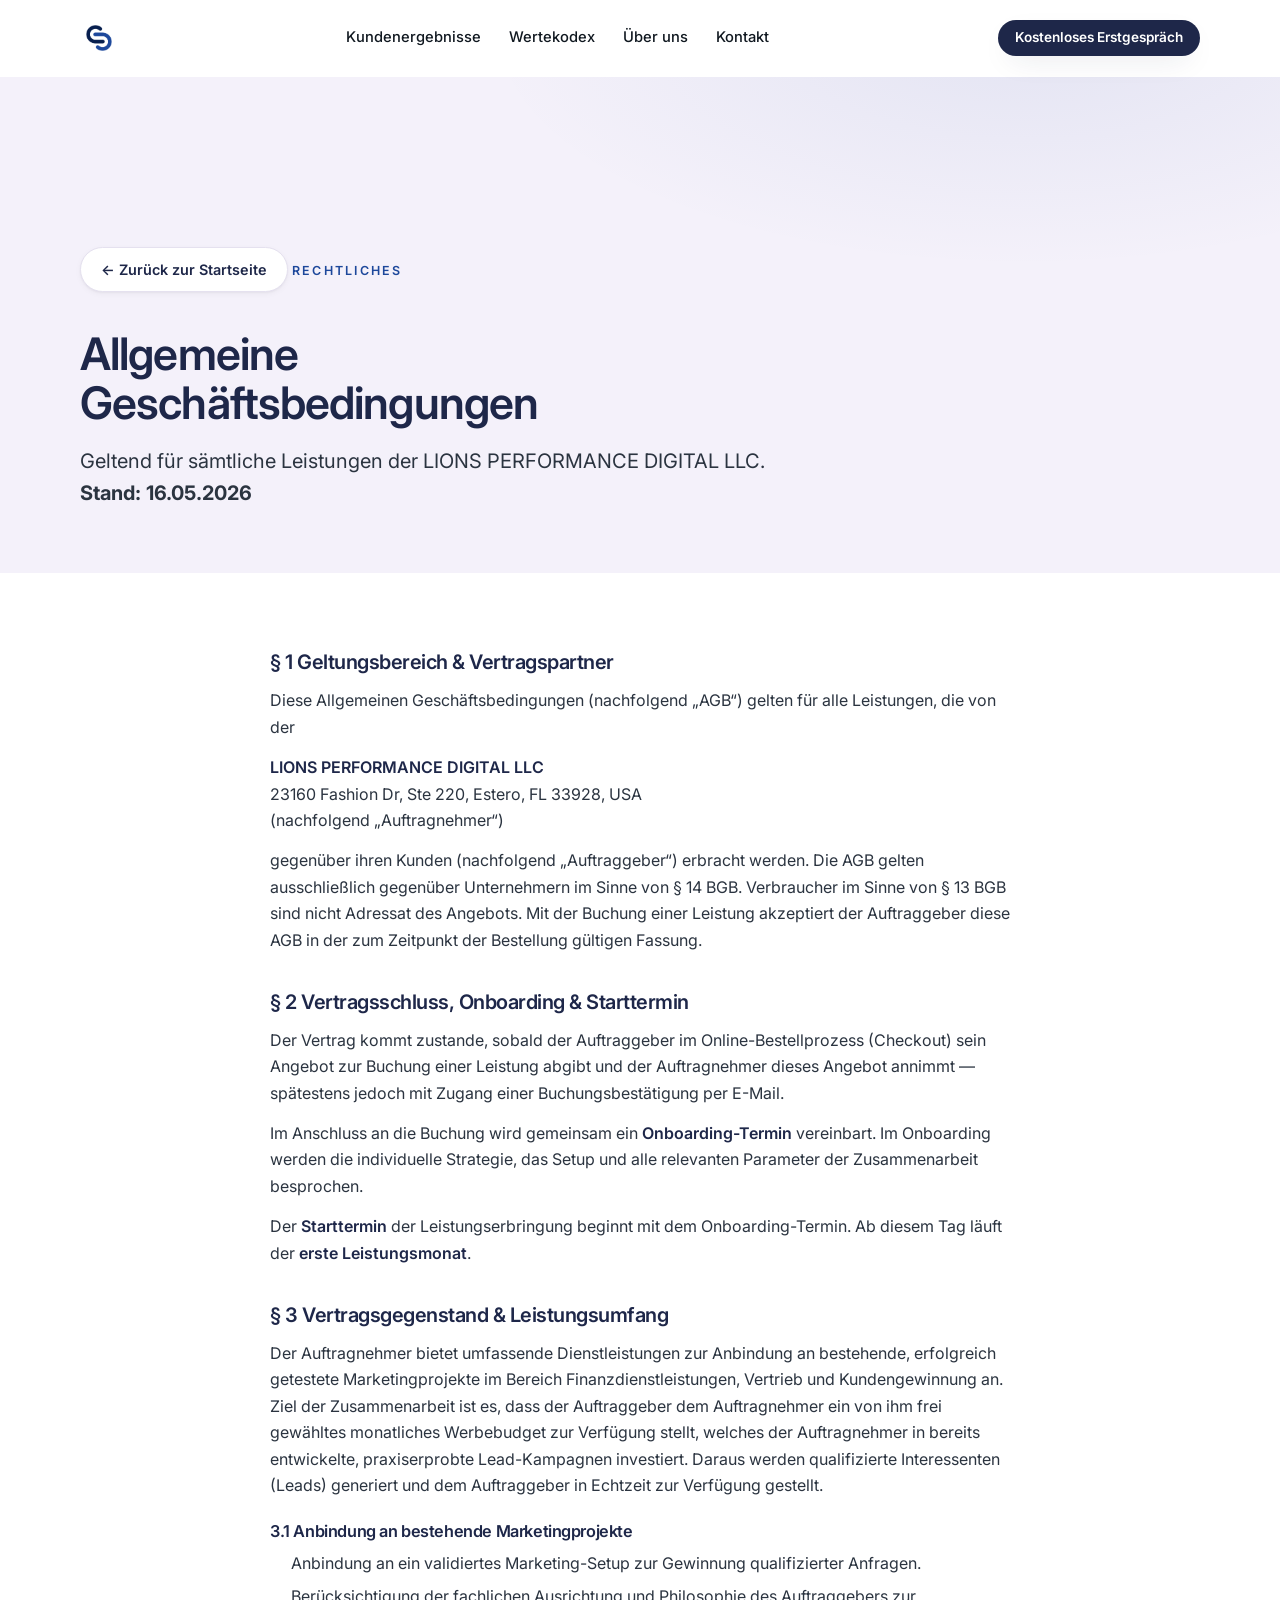
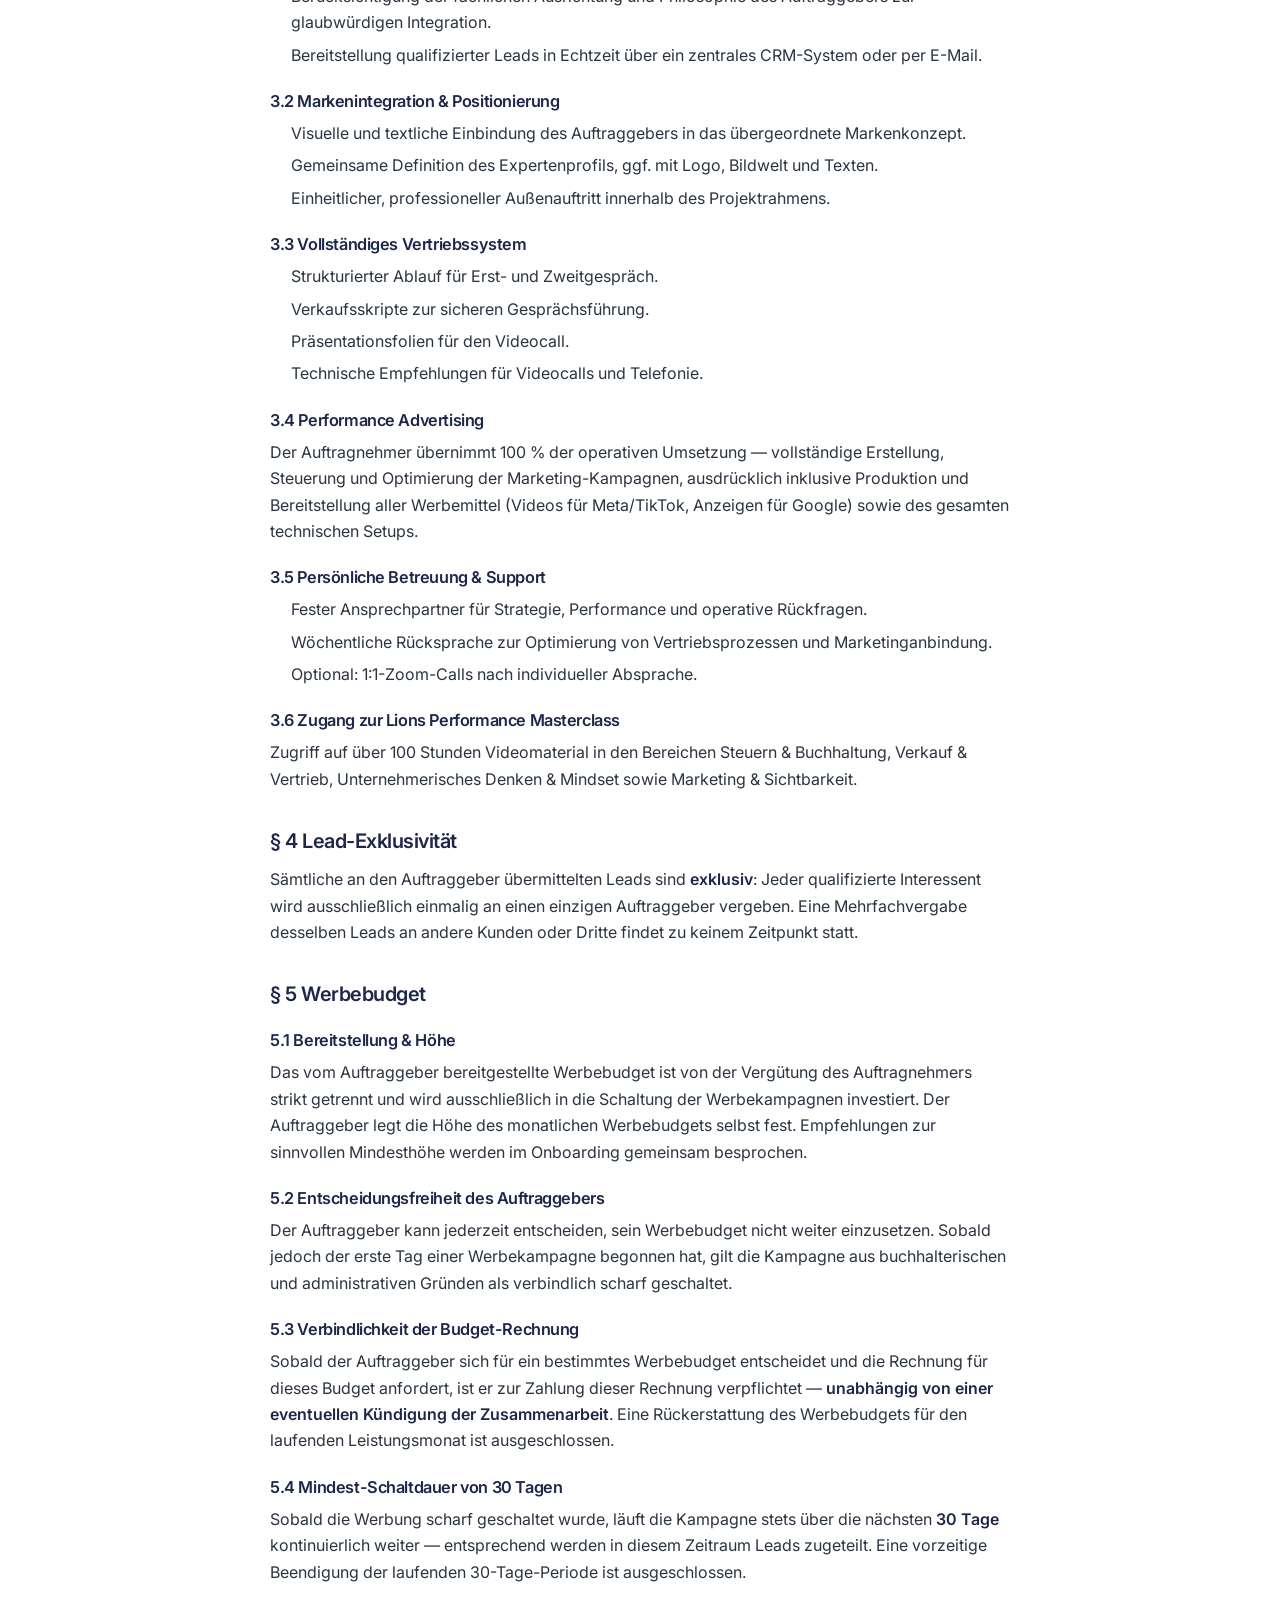
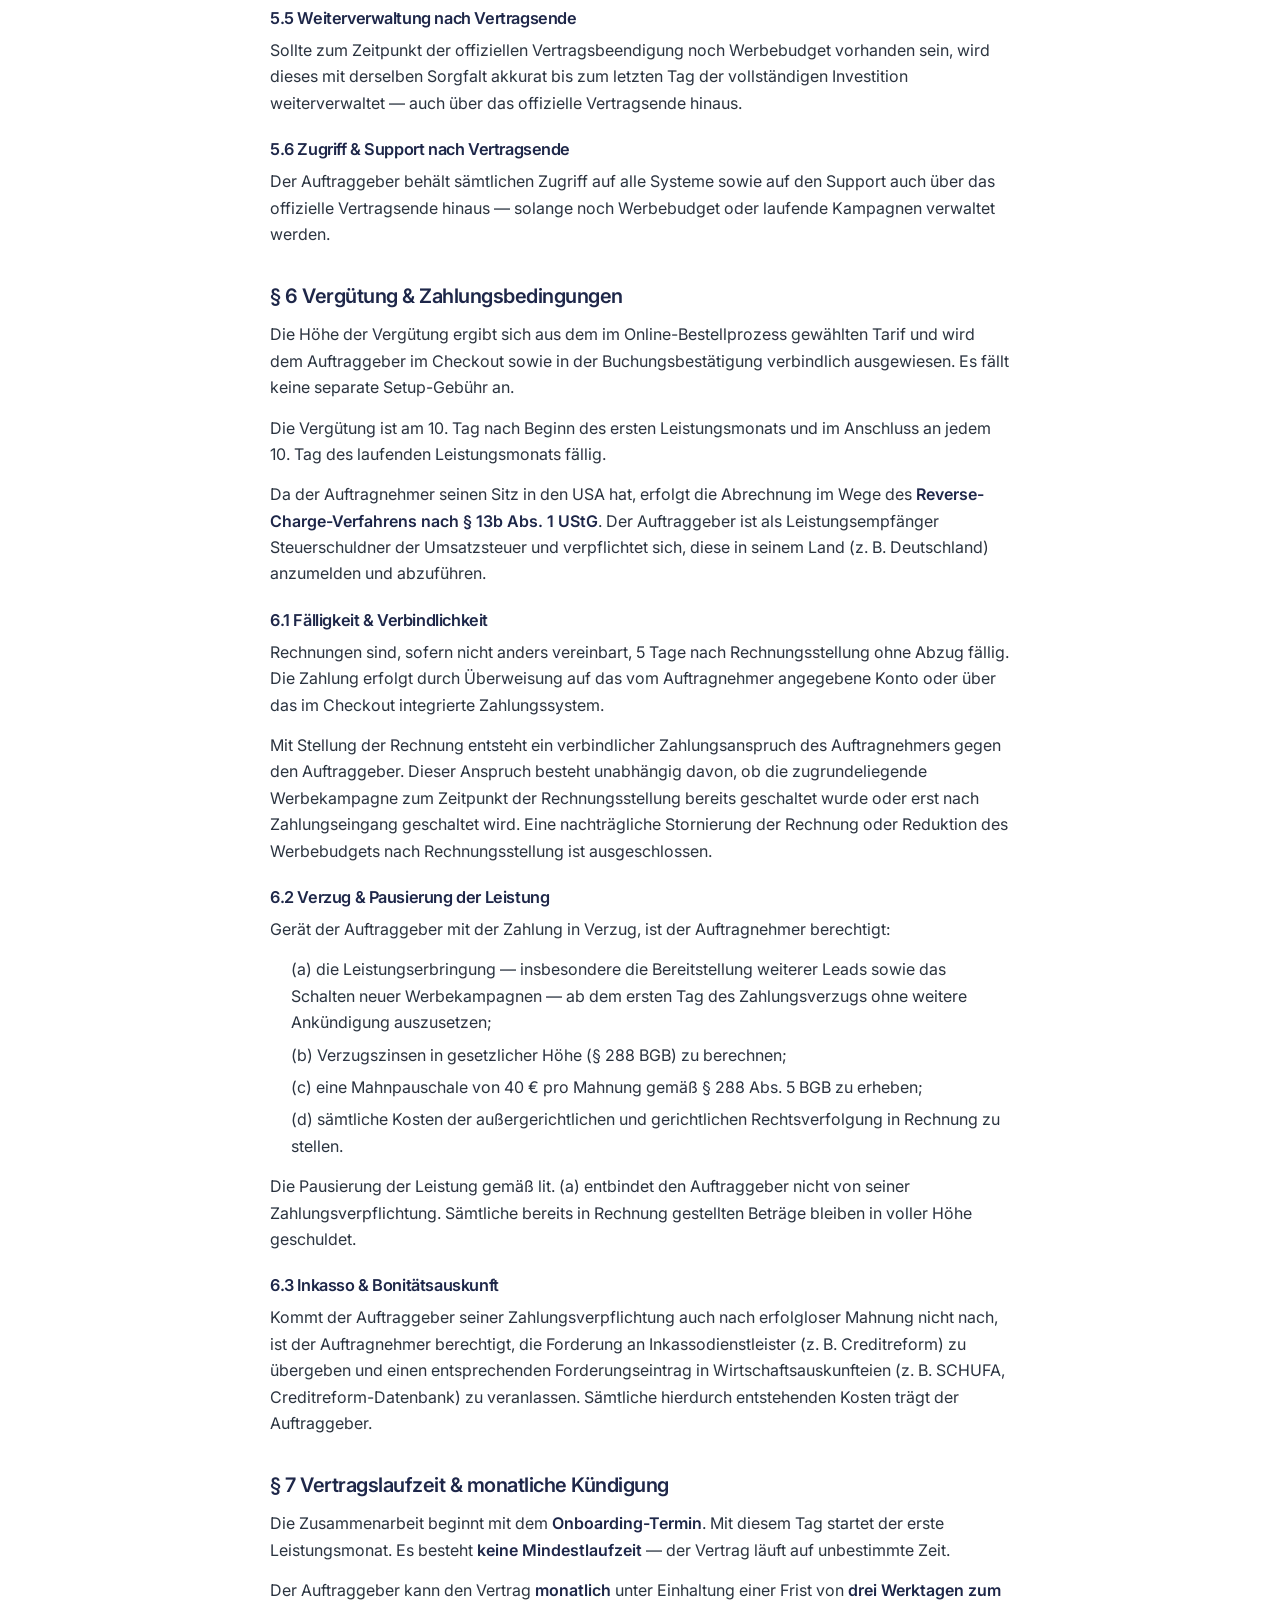
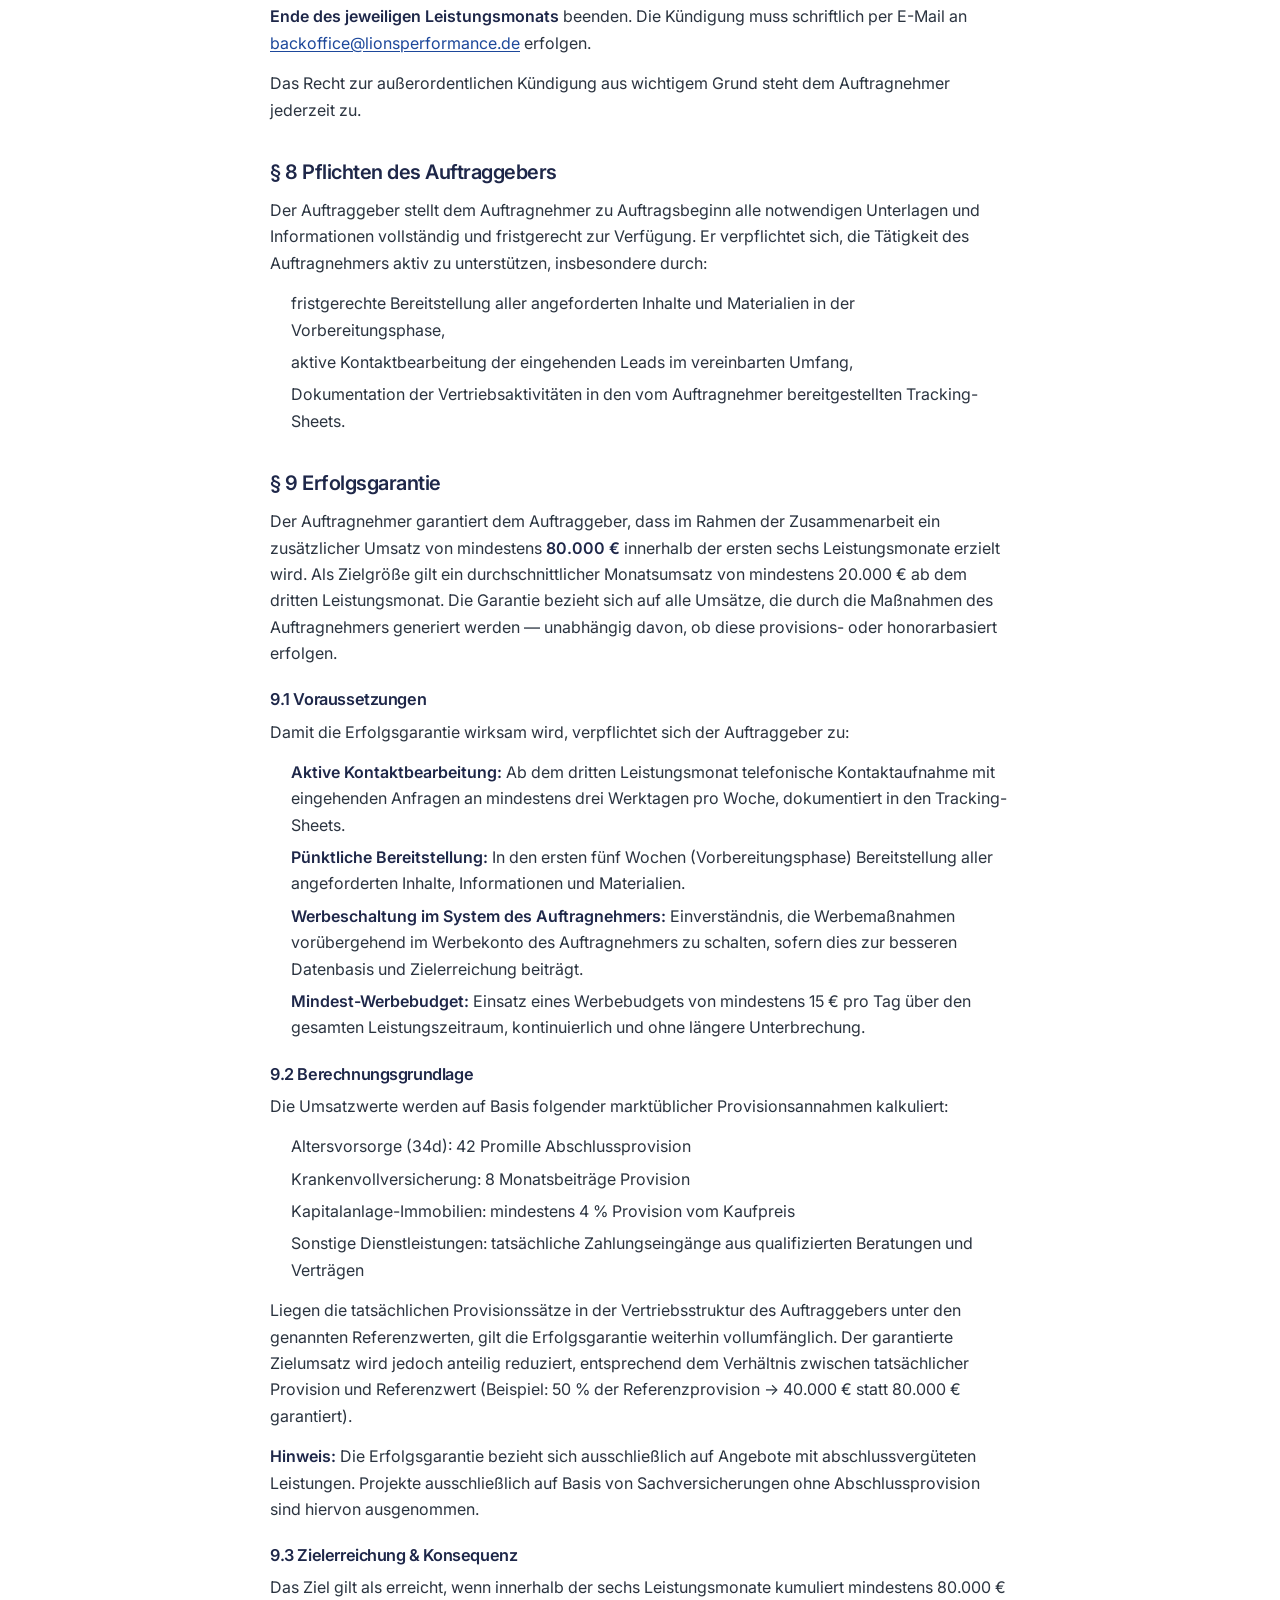
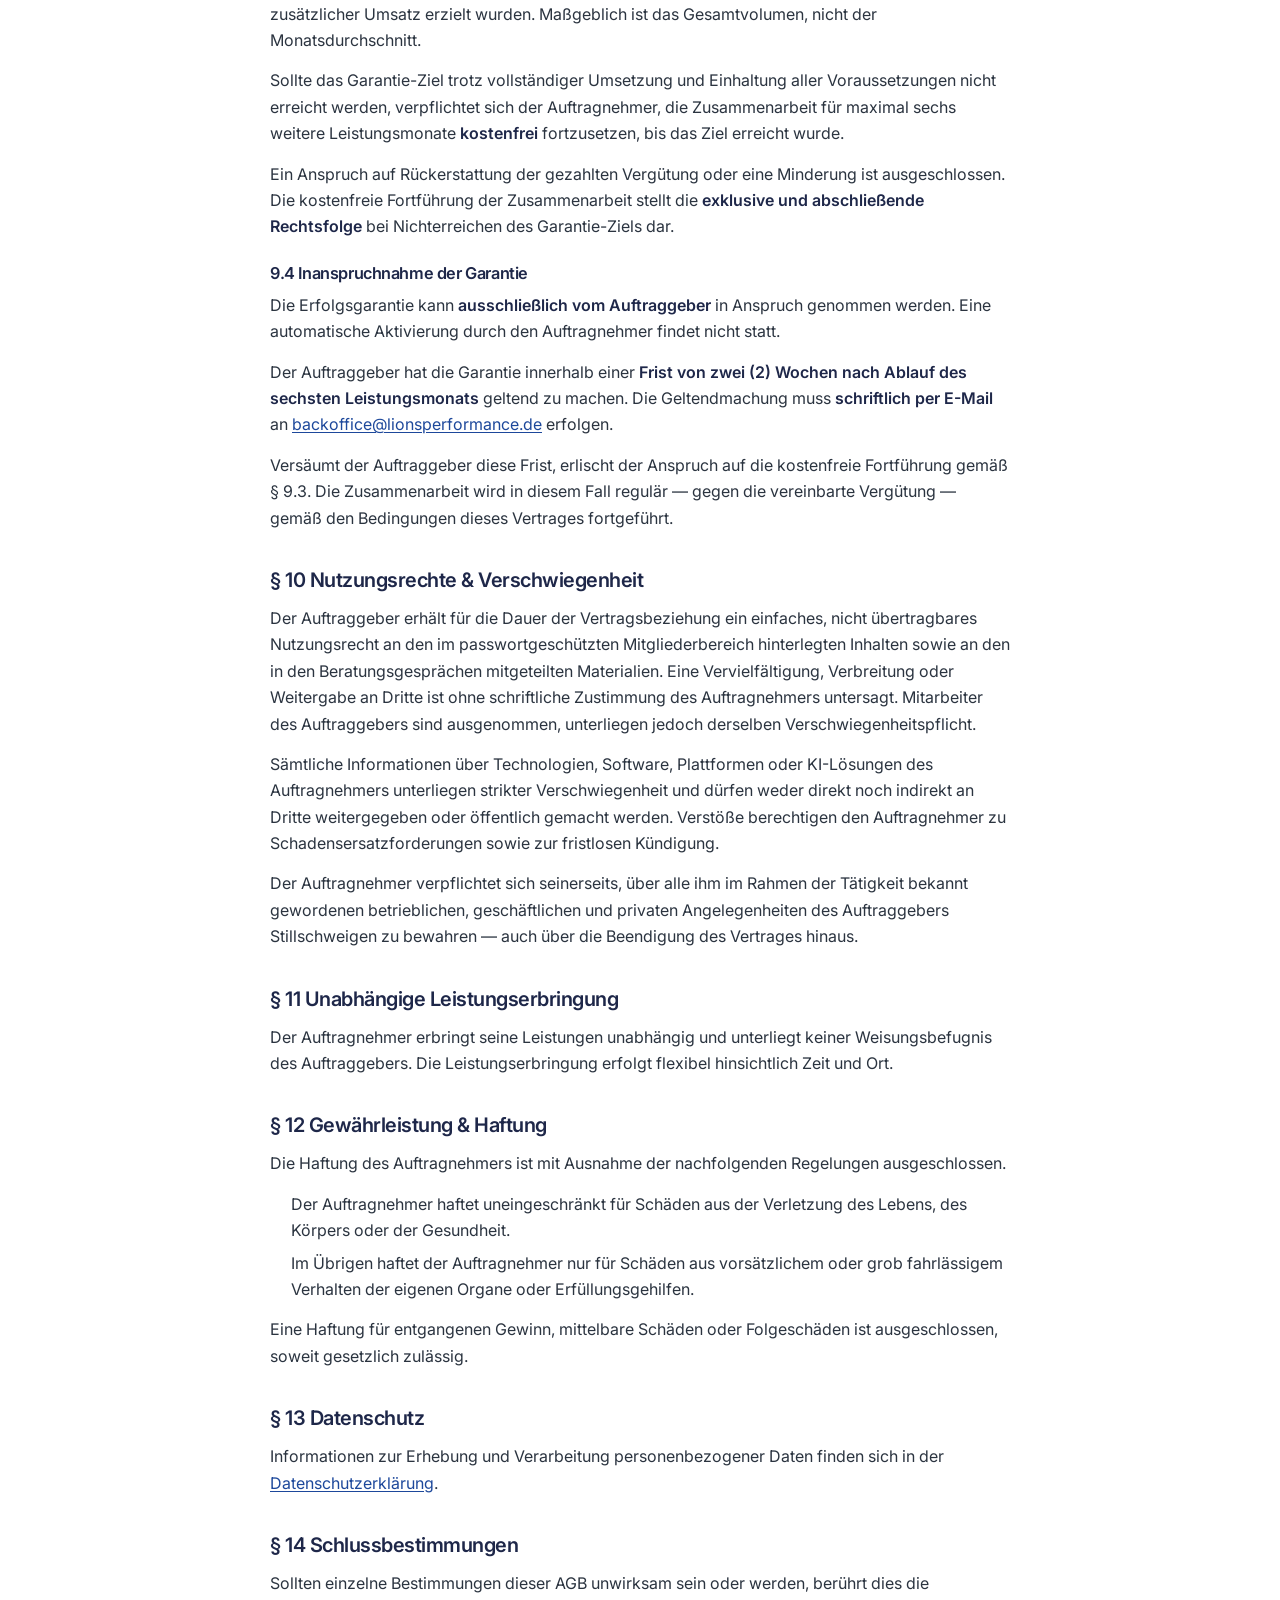
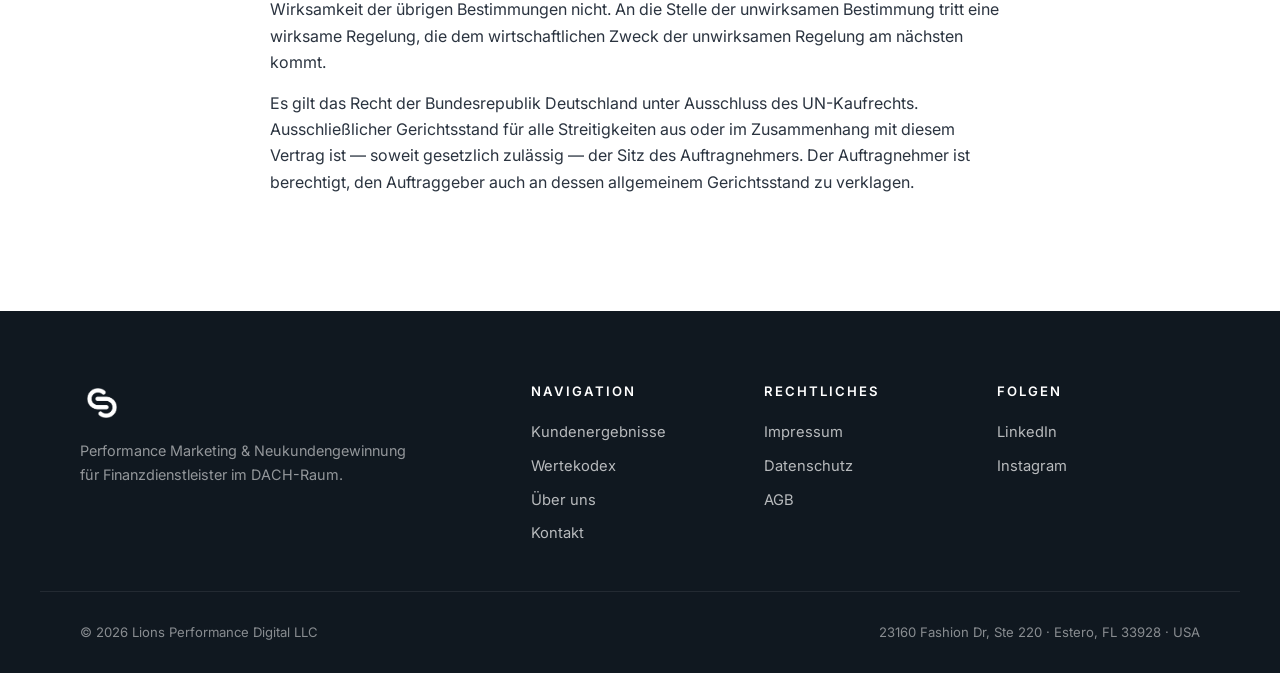
==== commit 3ba60fc2: "Add files via upload" ====
--- a/agb.html
+++ b/agb.html
@@ -56,6 +56,7 @@
         <span class="eyebrow">Rechtliches</span>
         <h1>Allgemeine Geschäftsbedingungen</h1>
         <p>Geltend für sämtliche Leistungen der LIONS PERFORMANCE DIGITAL LLC.</p>
+        <p><strong>Stand: 16.05.2026</strong></p>
     </div>
 </section>
 
@@ -220,19 +221,48 @@
         </p>
         <p>
             Da der Auftragnehmer seinen Sitz in den USA hat, erfolgt die Abrechnung im Wege des
-            <strong>Reverse-Charge-Verfahrens</strong>. Der Auftraggeber ist als Leistungsempfänger
-            Steuerschuldner der Umsatzsteuer und verpflichtet sich, diese in seinem Land
-            (z. B. Deutschland) anzumelden und abzuführen.
-        </p>
-        <p>
-            Rechnungen sind, sofern nicht anders vereinbart, 7 Tage nach Rechnungsstellung ohne
+            <strong>Reverse-Charge-Verfahrens nach § 13b Abs. 1 UStG</strong>. Der Auftraggeber ist
+            als Leistungsempfänger Steuerschuldner der Umsatzsteuer und verpflichtet sich, diese in
+            seinem Land (z. B. Deutschland) anzumelden und abzuführen.
+        </p>
+
+        <h3 class="legal__sub">6.1 Fälligkeit &amp; Verbindlichkeit</h3>
+        <p>
+            Rechnungen sind, sofern nicht anders vereinbart, 5 Tage nach Rechnungsstellung ohne
             Abzug fällig. Die Zahlung erfolgt durch Überweisung auf das vom Auftragnehmer
             angegebene Konto oder über das im Checkout integrierte Zahlungssystem.
         </p>
         <p>
-            Der Auftragnehmer ist berechtigt, seine Leistungserbringung unverzüglich einzustellen,
-            wenn der Auftraggeber seinen Zahlungsverpflichtungen auch nach der ersten Mahnung nicht
-            nachkommt.
+            Mit Stellung der Rechnung entsteht ein verbindlicher Zahlungsanspruch des Auftragnehmers
+            gegen den Auftraggeber. Dieser Anspruch besteht unabhängig davon, ob die zugrundeliegende
+            Werbekampagne zum Zeitpunkt der Rechnungsstellung bereits geschaltet wurde oder erst
+            nach Zahlungseingang geschaltet wird. Eine nachträgliche Stornierung der Rechnung oder
+            Reduktion des Werbebudgets nach Rechnungsstellung ist ausgeschlossen.
+        </p>
+
+        <h3 class="legal__sub">6.2 Verzug &amp; Pausierung der Leistung</h3>
+        <p>
+            Gerät der Auftraggeber mit der Zahlung in Verzug, ist der Auftragnehmer berechtigt:
+        </p>
+        <ul>
+            <li>(a) die Leistungserbringung &mdash; insbesondere die Bereitstellung weiterer Leads sowie das Schalten neuer Werbekampagnen &mdash; ab dem ersten Tag des Zahlungsverzugs ohne weitere Ankündigung auszusetzen;</li>
+            <li>(b) Verzugszinsen in gesetzlicher Höhe (§ 288 BGB) zu berechnen;</li>
+            <li>(c) eine Mahnpauschale von 40 € pro Mahnung gemäß § 288 Abs. 5 BGB zu erheben;</li>
+            <li>(d) sämtliche Kosten der außergerichtlichen und gerichtlichen Rechtsverfolgung in Rechnung zu stellen.</li>
+        </ul>
+        <p>
+            Die Pausierung der Leistung gemäß lit. (a) entbindet den Auftraggeber nicht von seiner
+            Zahlungsverpflichtung. Sämtliche bereits in Rechnung gestellten Beträge bleiben in voller
+            Höhe geschuldet.
+        </p>
+
+        <h3 class="legal__sub">6.3 Inkasso &amp; Bonitätsauskunft</h3>
+        <p>
+            Kommt der Auftraggeber seiner Zahlungsverpflichtung auch nach erfolgloser Mahnung nicht
+            nach, ist der Auftragnehmer berechtigt, die Forderung an Inkassodienstleister
+            (z. B. Creditreform) zu übergeben und einen entsprechenden Forderungseintrag in
+            Wirtschaftsauskunfteien (z. B. SCHUFA, Creditreform-Datenbank) zu veranlassen. Sämtliche
+            hierdurch entstehenden Kosten trägt der Auftraggeber.
         </p>
 
         <h2>§ 7 Vertragslaufzeit &amp; monatliche Kündigung</h2>
@@ -322,6 +352,25 @@
             ausgeschlossen. Die kostenfreie Fortführung der Zusammenarbeit stellt die
             <strong>exklusive und abschließende Rechtsfolge</strong> bei Nichterreichen des
             Garantie-Ziels dar.
+        </p>
+
+        <h3 class="legal__sub">9.4 Inanspruchnahme der Garantie</h3>
+        <p>
+            Die Erfolgsgarantie kann <strong>ausschließlich vom Auftraggeber</strong> in Anspruch
+            genommen werden. Eine automatische Aktivierung durch den Auftragnehmer findet nicht
+            statt.
+        </p>
+        <p>
+            Der Auftraggeber hat die Garantie innerhalb einer <strong>Frist von zwei (2) Wochen
+            nach Ablauf des sechsten Leistungsmonats</strong> geltend zu machen. Die
+            Geltendmachung muss <strong>schriftlich per E-Mail</strong> an
+            <a href="mailto:backoffice@lionsperformance.de">backoffice@lionsperformance.de</a>
+            erfolgen.
+        </p>
+        <p>
+            Versäumt der Auftraggeber diese Frist, erlischt der Anspruch auf die kostenfreie
+            Fortführung gemäß § 9.3. Die Zusammenarbeit wird in diesem Fall regulär &mdash; gegen
+            die vereinbarte Vergütung &mdash; gemäß den Bedingungen dieses Vertrages fortgeführt.
         </p>
 
         <h2>§ 10 Nutzungsrechte &amp; Verschwiegenheit</h2>
